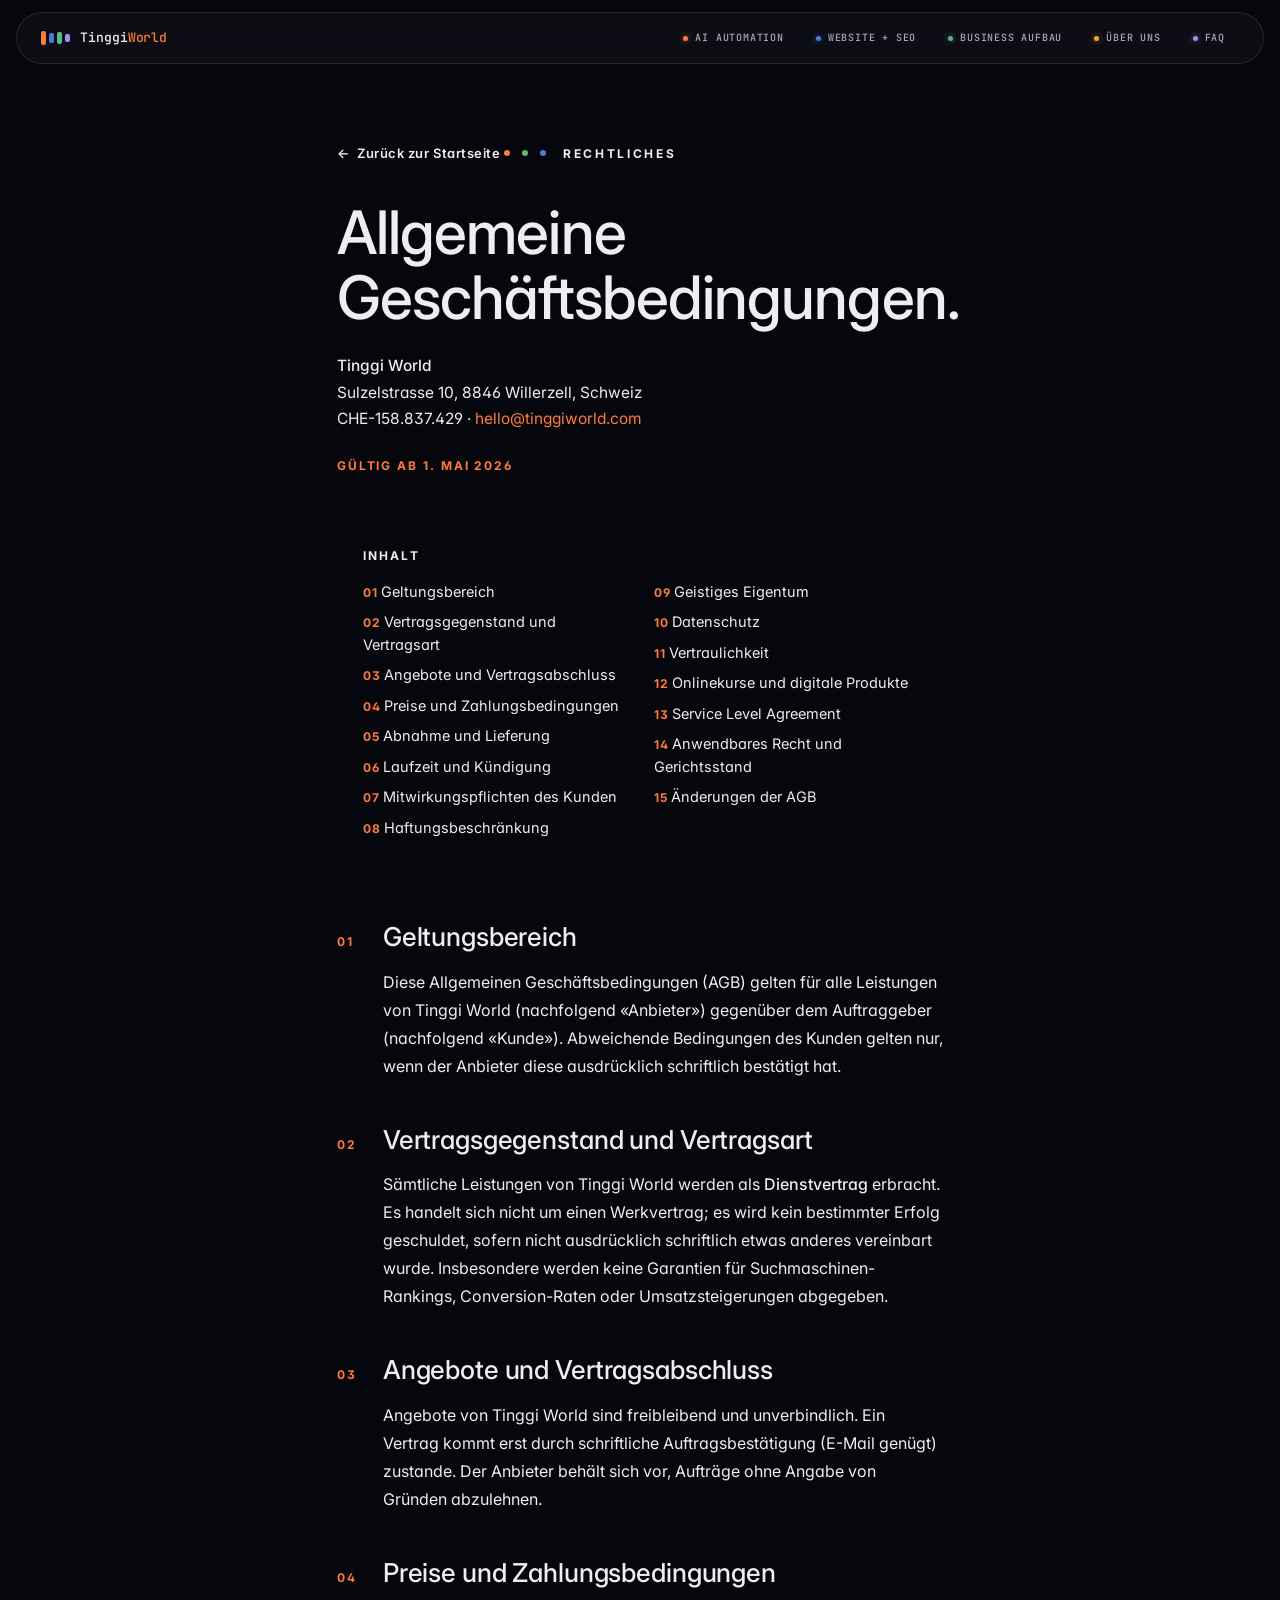
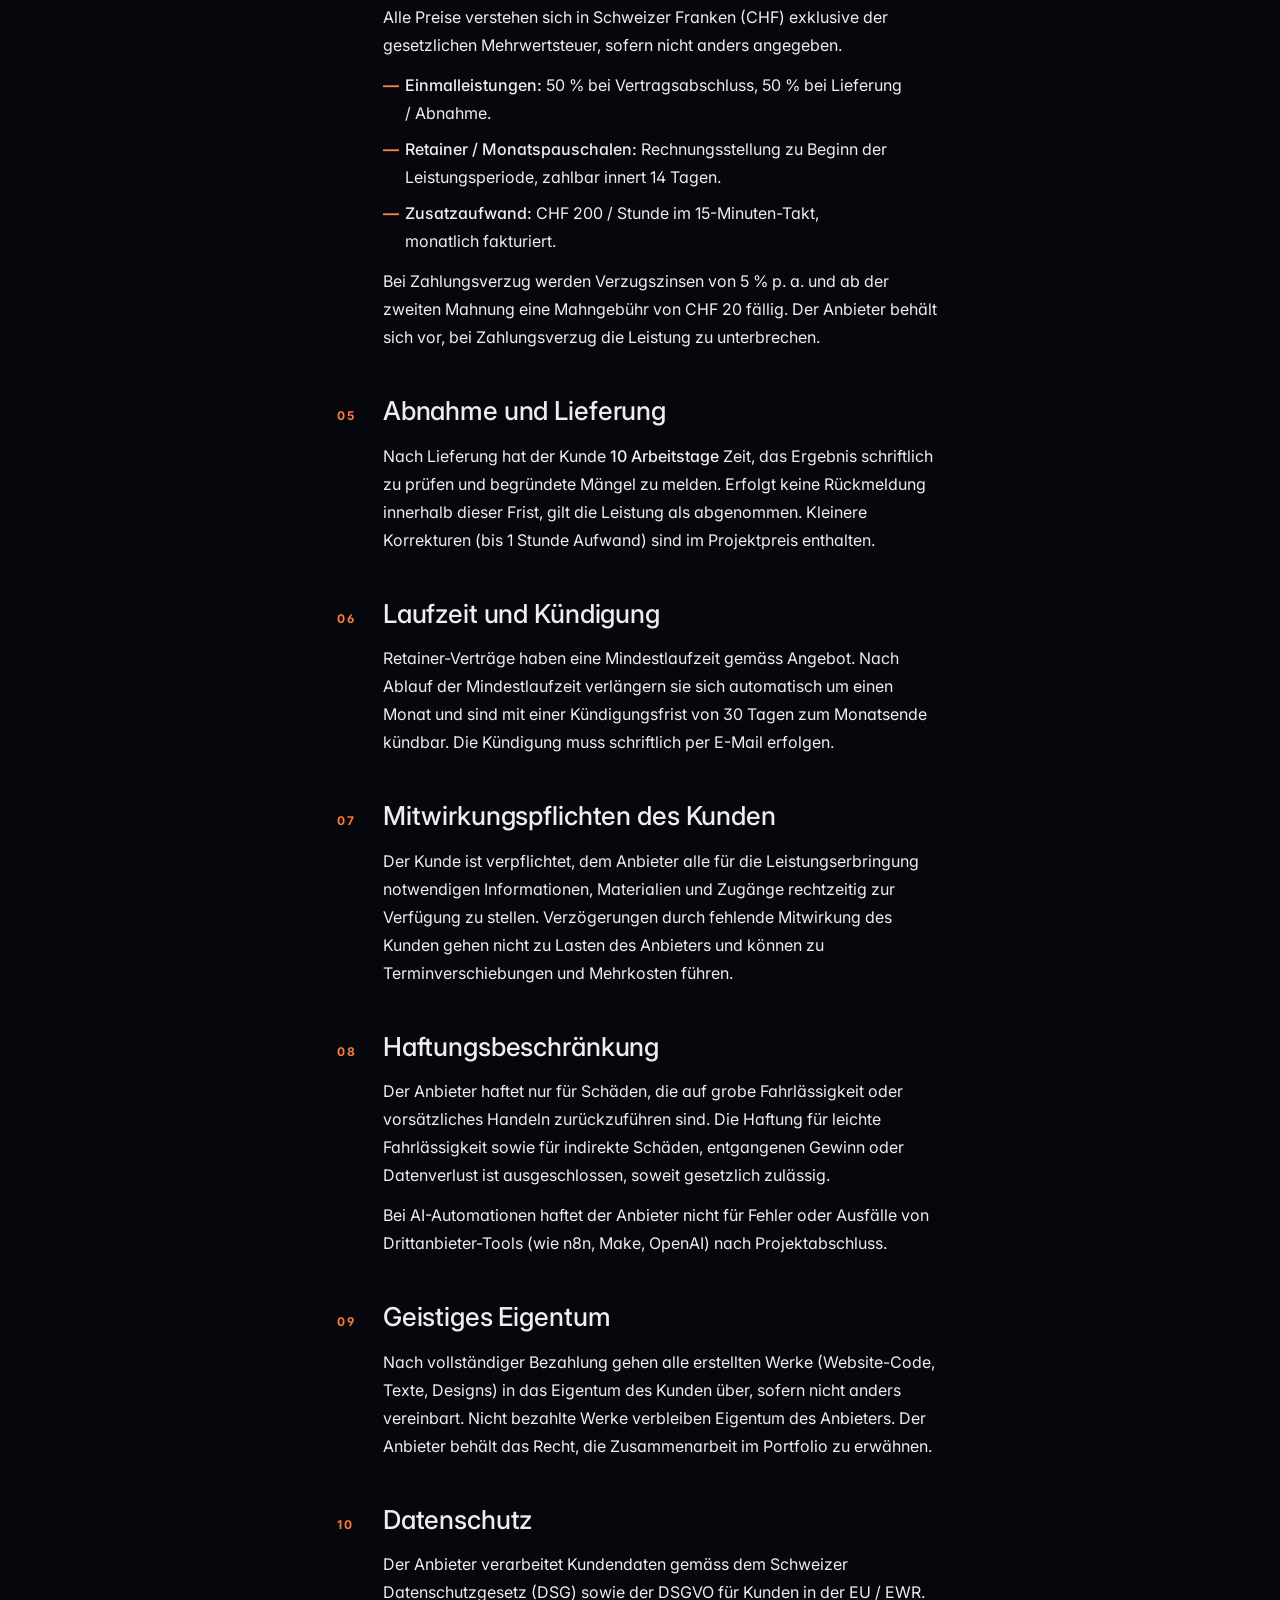
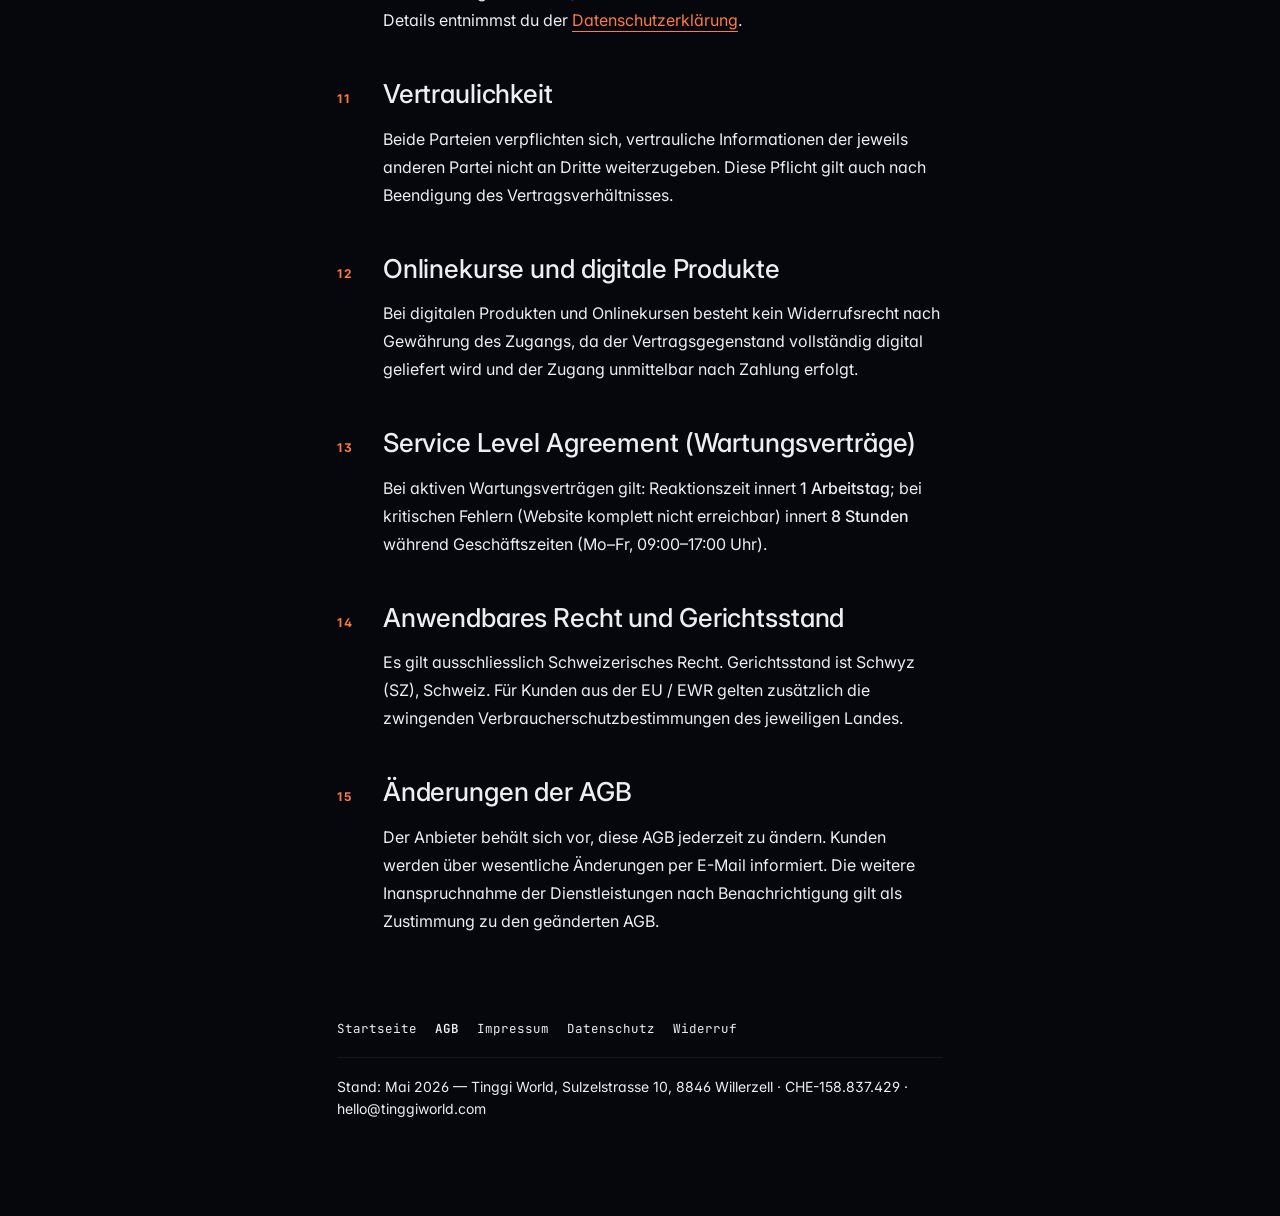
==== agb.html @ 94c6c68c "Initial commit: Tinggi World Website - Landingpage (index.html) + Rechtsseiten (Impressum, AGB, Date" ====
<!DOCTYPE html>
<html lang="de-CH">
<head>
<meta charset="UTF-8">
<meta name="viewport" content="width=device-width, initial-scale=1.0">
<title>AGB — Tinggi World, Schweizer Agentur für AI &amp; Web</title>
<meta name="description" content="Allgemeine Geschäftsbedingungen von Tinggi World — Schweizer Recht, Gerichtsstand Schwyz, transparente Konditionen für AI Automation, Website + SEO und Gründung.">
<link rel="canonical" href="https://www.tinggiworld.com/agb.html">
<meta name="theme-color" content="#06070C">
<link rel="icon" type="image/svg+xml" href="favicon.svg">
<link rel="icon" type="image/png" sizes="32x32" href="favicon-32.png">
<link rel="icon" type="image/png" sizes="16x16" href="favicon-16.png">
<link rel="apple-touch-icon" sizes="180x180" href="apple-touch-icon.png">

<meta property="og:type" content="article">
<meta property="og:url" content="https://www.tinggiworld.com/agb.html">
<meta property="og:title" content="AGB — Tinggi World">
<meta property="og:description" content="Allgemeine Geschäftsbedingungen von Tinggi World — Schweizer Recht, transparente Konditionen.">
<meta property="og:image" content="https://www.tinggiworld.com/assets/img/og-image.png">
<meta property="og:image:width" content="1200">
<meta property="og:image:height" content="630">
<meta property="og:locale" content="de_CH">
<meta property="og:site_name" content="Tinggi World">

<meta name="twitter:card" content="summary_large_image">
<meta name="twitter:title" content="AGB — Tinggi World">
<meta name="twitter:description" content="Allgemeine Geschäftsbedingungen von Tinggi World — Schweizer Recht.">
<meta name="twitter:image" content="https://www.tinggiworld.com/assets/img/og-image.png">

<link rel="preconnect" href="https://fonts.googleapis.com">
<link rel="preconnect" href="https://fonts.gstatic.com" crossorigin>
<link href="https://fonts.googleapis.com/css2?family=Playfair+Display:ital,wght@0,400;0,500;0,600;1,400;1,500&family=Lora:ital,wght@0,400;0,500;1,400&family=Lato:wght@400;500;700&display=swap" rel="stylesheet">

<link rel="stylesheet" href="styles.css">
<style>
  /* Legal page chrome — clean reading layout on top of base tokens */
  body { background: var(--bg); color: var(--text); }
  .legal-page {
    max-width: 760px;
    margin: 0 auto;
    padding: 140px 6vw 96px;
  }
  .legal-back {
    display: inline-flex;
    align-items: center;
    gap: 8px;
    font-family: var(--font-ui);
    font-size: 13px;
    font-weight: 600;
    letter-spacing: 0.04em;
    color: var(--muted);
    text-decoration: none;
    margin-bottom: 36px;
    transition: color 200ms var(--ease);
  }
  .legal-back:hover { color: var(--text); }
  .legal-eyebrow {
    font-family: var(--font-ui);
    font-size: 12px;
    font-weight: 700;
    letter-spacing: 0.22em;
    text-transform: uppercase;
    color: var(--muted);
    margin-bottom: 18px;
    display: inline-block;
  }
  .legal-eyebrow .dot {
    display: inline-block;
    width: 6px; height: 6px;
    border-radius: 50%;
    vertical-align: middle;
    margin-right: 12px;
    transform: translateY(-2px);
  }
  .legal-title {
    font-family: var(--font-display);
    font-size: clamp(38px, 5vw, 60px);
    font-weight: 500;
    line-height: 1.08;
    letter-spacing: -0.015em;
    margin-bottom: 24px;
    text-wrap: balance;
  }
  .legal-meta {
    font-family: var(--font-body);
    font-size: 15.5px;
    line-height: 1.7;
    color: var(--muted);
    margin-bottom: 12px;
  }
  .legal-meta strong { color: var(--text); font-weight: 500; }
  .legal-meta a { color: var(--terracotta); text-decoration: none; border-bottom: 1px solid transparent; transition: border-color 200ms var(--ease); }
  .legal-meta a:hover { border-bottom-color: var(--terracotta); }
  .legal-validity {
    font-family: var(--font-ui);
    font-size: 12px;
    font-weight: 700;
    letter-spacing: 0.16em;
    text-transform: uppercase;
    color: var(--terracotta);
    margin-bottom: 48px;
    padding-top: 12px;
    border-top: 1px solid var(--border);
    display: inline-block;
    padding-right: 24px;
  }

  .legal-toc {
    background: var(--card);
    border: 1px solid var(--border);
    border-radius: 12px;
    padding: 22px 26px;
    margin-bottom: 56px;
  }
  .legal-toc-title {
    font-family: var(--font-ui);
    font-size: 12px;
    font-weight: 700;
    letter-spacing: 0.18em;
    text-transform: uppercase;
    color: var(--muted);
    margin-bottom: 12px;
  }
  .legal-toc ol {
    list-style: none;
    padding: 0;
    margin: 0;
    columns: 2;
    column-gap: 28px;
    counter-reset: agb;
  }
  @media (max-width: 600px) {
    .legal-toc ol { columns: 1; }
  }
  .legal-toc li {
    counter-increment: agb;
    font-family: var(--font-body);
    font-size: 14.5px;
    line-height: 1.55;
    padding: 4px 0;
    break-inside: avoid;
  }
  .legal-toc li::before {
    content: counter(agb, decimal-leading-zero) "  ";
    color: var(--terracotta);
    font-family: var(--font-ui);
    font-weight: 700;
    font-size: 12px;
    letter-spacing: 0.06em;
  }
  .legal-toc a {
    color: var(--text);
    text-decoration: none;
    border-bottom: 1px solid transparent;
    transition: border-color 200ms var(--ease);
  }
  .legal-toc a:hover { border-bottom-color: var(--text); }

  .legal-section {
    margin-bottom: 44px;
    scroll-margin-top: calc(64px + 24px);
  }
  .legal-section h2 {
    font-family: var(--font-display);
    font-size: clamp(22px, 2.2vw, 26px);
    font-weight: 500;
    line-height: 1.25;
    margin-bottom: 14px;
    color: var(--text);
    letter-spacing: -0.005em;
    display: flex;
    align-items: baseline;
    gap: 14px;
  }
  .legal-section h2 .legal-num {
    font-family: var(--font-ui);
    font-size: 12px;
    font-weight: 700;
    letter-spacing: 0.18em;
    color: var(--terracotta);
    flex-shrink: 0;
    width: 32px;
  }
  .legal-section p,
  .legal-section ul {
    font-family: var(--font-body);
    font-size: 16px;
    line-height: 1.75;
    color: var(--text);
    margin-bottom: 12px;
    text-wrap: pretty;
    padding-left: 46px;
  }
  .legal-section ul {
    list-style: none;
    padding-left: 46px;
  }
  .legal-section ul li {
    position: relative;
    padding-left: 22px;
    margin-bottom: 8px;
  }
  .legal-section ul li::before {
    content: "—";
    position: absolute;
    left: 0;
    color: var(--terracotta);
    font-weight: 700;
  }
  .legal-section strong { font-weight: 500; color: var(--text); }
  .legal-section a {
    color: var(--terracotta);
    text-decoration: none;
    border-bottom: 1px solid var(--terracotta);
    padding-bottom: 1px;
  }
  .legal-section a:hover { opacity: 0.75; }

  @media (max-width: 600px) {
    .legal-section h2 { flex-direction: column; gap: 4px; }
    .legal-section p,
    .legal-section ul { padding-left: 0; }
  }

  .legal-footer {
    margin-top: 56px;
    padding-top: 28px;
    border-top: 1px solid var(--border);
    font-family: var(--font-body);
    font-size: 14px;
    color: var(--muted);
    line-height: 1.6;
  }
  .legal-footer a { color: var(--text); text-decoration: none; border-bottom: 1px solid var(--border); transition: border-color 200ms var(--ease); }
  .legal-footer a:hover { border-bottom-color: var(--text); }
</style>

<!-- Privacy-friendly analytics by Plausible — wird nach Consent (Analyse) geladen -->
<script type="text/plain" data-cookie-consent="analytics" async src="https://plausible.io/js/pa-MJmjMK8x1ovVNPynp-o6t.js"></script>
<script type="text/plain" data-cookie-consent="analytics">
  window.plausible=window.plausible||function(){(plausible.q=plausible.q||[]).push(arguments)},plausible.init=plausible.init||function(i){plausible.o=i||{}};
  plausible.init()
</script>

<!-- LinkedIn Insight Tag: ID hier eintragen (ersetze PARTNER_ID_HIER_EINTRAGEN) — wird nach Consent (Marketing) geladen -->
<script type="text/plain" data-cookie-consent="marketing">
  _linkedin_partner_id = "PARTNER_ID_HIER_EINTRAGEN";
  window._linkedin_data_partner_ids = (window._linkedin_data_partner_ids || []);
  window._linkedin_data_partner_ids.push(_linkedin_partner_id);
  (function(l){if(!l){window.lintrk=function(a,b){window.lintrk.q.push([a,b])};window.lintrk.q=[]}
    var s=document.getElementsByTagName("script")[0];var b=document.createElement("script");
    b.type="text/javascript";b.async=true;b.src="https://snap.licdn.com/li.lms-analytics/insight.min.js";
    s.parentNode.insertBefore(b,s)})(window.lintrk);
</script>

<!-- Meta Pixel: ID hier eintragen (ersetze PIXEL_ID_HIER_EINTRAGEN) — wird nach Consent (Marketing) geladen -->
<script type="text/plain" data-cookie-consent="marketing">
  !function(f,b,e,v,n,t,s)
  {if(f.fbq)return;n=f.fbq=function(){n.callMethod?n.callMethod.apply(n,arguments):n.queue.push(arguments)};
  if(!f._fbq)f._fbq=n;n.push=n;n.loaded=!0;n.version='2.0';n.queue=[];t=b.createElement(e);t.async=!0;
  t.src=v;s=b.getElementsByTagName(e)[0];s.parentNode.insertBefore(t,s)}(window,document,'script','https://connect.facebook.net/en_US/fbevents.js');
  fbq('init','PIXEL_ID_HIER_EINTRAGEN');
  fbq('track','PageView');
</script>
</head>
<body>

<nav class="nav" id="nav">
  <a href="index.html" class="nav-brand" aria-label="Tinggi World">
    <span class="token-stream" aria-hidden="true">
      <span class="ts-bar ts-1"></span>
      <span class="ts-bar ts-2"></span>
      <span class="ts-bar ts-3"></span>
      <span class="ts-bar ts-4"></span>
    </span>
    <span class="nav-brand-text">Tinggi<span class="nav-brand-accent"> World</span></span>
  </a>
  <div class="nav-links" id="navLinks">
    <a href="index.html#ai"       class="nav-link" data-pill="ai"><span class="nav-dot"></span>AI Automation</a>
    <a href="index.html#web-seo"  class="nav-link" data-pill="web"><span class="nav-dot"></span>Website + SEO</a>
    <a href="index.html#coaching" class="nav-link" data-pill="coach"><span class="nav-dot"></span>Business Aufbau</a>
    <a href="index.html#tinggi"   class="nav-link" data-pill="about"><span class="nav-dot"></span>Über uns</a>
    <a href="index.html#faq"      class="nav-link" data-pill="faq"><span class="nav-dot"></span>FAQ</a>
  </div>
  <button class="nav-burger" id="navBurger" aria-label="Menü">
    <span></span><span></span><span></span>
  </button>
</nav>

<main class="legal-page">

  <a href="index.html" class="legal-back">
    <span aria-hidden="true">←</span> Zurück zur Startseite
  </a>

  <span class="legal-eyebrow">
    <span class="dot" style="background: var(--terracotta);"></span>
    <span class="dot" style="background: var(--forest); margin-left: -6px;"></span>
    <span class="dot" style="background: var(--ink); margin-left: -6px;"></span>
    Rechtliches
  </span>

  <h1 class="legal-title">Allgemeine Geschäftsbedingungen.</h1>

  <p class="legal-meta">
    <strong>Tinggi World</strong><br>
    Sulzelstrasse 10, 8846 Willerzell, Schweiz<br>
    CHE-158.837.429 · <a href="mailto:hello@tinggiworld.com">hello@tinggiworld.com</a>
  </p>
  <div class="legal-validity">Gültig ab 1. Mai 2026</div>

  <nav class="legal-toc" aria-label="Inhaltsverzeichnis">
    <div class="legal-toc-title">Inhalt</div>
    <ol>
      <li><a href="#agb-1">Geltungsbereich</a></li>
      <li><a href="#agb-2">Vertragsgegenstand und Vertragsart</a></li>
      <li><a href="#agb-3">Angebote und Vertragsabschluss</a></li>
      <li><a href="#agb-4">Preise und Zahlungsbedingungen</a></li>
      <li><a href="#agb-5">Abnahme und Lieferung</a></li>
      <li><a href="#agb-6">Laufzeit und Kündigung</a></li>
      <li><a href="#agb-7">Mitwirkungspflichten des Kunden</a></li>
      <li><a href="#agb-8">Haftungsbeschränkung</a></li>
      <li><a href="#agb-9">Geistiges Eigentum</a></li>
      <li><a href="#agb-10">Datenschutz</a></li>
      <li><a href="#agb-11">Vertraulichkeit</a></li>
      <li><a href="#agb-12">Onlinekurse und digitale Produkte</a></li>
      <li><a href="#agb-13">Service Level Agreement</a></li>
      <li><a href="#agb-14">Anwendbares Recht und Gerichtsstand</a></li>
      <li><a href="#agb-15">Änderungen der AGB</a></li>
    </ol>
  </nav>

  <section class="legal-section" id="agb-1">
    <h2><span class="legal-num">01</span>Geltungsbereich</h2>
    <p>
      Diese Allgemeinen Geschäftsbedingungen (AGB) gelten für alle Leistungen von
      Tinggi World (nachfolgend «Anbieter») gegenüber dem Auftraggeber (nachfolgend
      «Kunde»). Abweichende Bedingungen des Kunden gelten nur, wenn der Anbieter
      diese ausdrücklich schriftlich bestätigt hat.
    </p>
  </section>

  <section class="legal-section" id="agb-2">
    <h2><span class="legal-num">02</span>Vertragsgegenstand und Vertragsart</h2>
    <p>
      Sämtliche Leistungen von Tinggi World werden als <strong>Dienstvertrag</strong>
      erbracht. Es handelt sich nicht um einen Werkvertrag; es wird kein bestimmter
      Erfolg geschuldet, sofern nicht ausdrücklich schriftlich etwas anderes
      vereinbart wurde. Insbesondere werden keine Garantien für Suchmaschinen-Rankings,
      Conversion-Raten oder Umsatzsteigerungen abgegeben.
    </p>
  </section>

  <section class="legal-section" id="agb-3">
    <h2><span class="legal-num">03</span>Angebote und Vertragsabschluss</h2>
    <p>
      Angebote von Tinggi World sind freibleibend und unverbindlich. Ein Vertrag
      kommt erst durch schriftliche Auftragsbestätigung (E-Mail genügt) zustande.
      Der Anbieter behält sich vor, Aufträge ohne Angabe von Gründen abzulehnen.
    </p>
  </section>

  <section class="legal-section" id="agb-4">
    <h2><span class="legal-num">04</span>Preise und Zahlungsbedingungen</h2>
    <p>
      Alle Preise verstehen sich in Schweizer Franken (CHF) exklusive der
      gesetzlichen Mehrwertsteuer, sofern nicht anders angegeben.
    </p>
    <ul>
      <li><strong>Einmalleistungen:</strong> 50 % bei Vertragsabschluss, 50 % bei Lieferung / Abnahme.</li>
      <li><strong>Retainer / Monatspauschalen:</strong> Rechnungsstellung zu Beginn der Leistungsperiode, zahlbar innert 14 Tagen.</li>
      <li><strong>Zusatzaufwand:</strong> CHF 200 / Stunde im 15-Minuten-Takt, monatlich fakturiert.</li>
    </ul>
    <p>
      Bei Zahlungsverzug werden Verzugszinsen von 5 % p. a. und ab der zweiten
      Mahnung eine Mahngebühr von CHF 20 fällig. Der Anbieter behält sich vor,
      bei Zahlungsverzug die Leistung zu unterbrechen.
    </p>
  </section>

  <section class="legal-section" id="agb-5">
    <h2><span class="legal-num">05</span>Abnahme und Lieferung</h2>
    <p>
      Nach Lieferung hat der Kunde <strong>10 Arbeitstage</strong> Zeit, das Ergebnis
      schriftlich zu prüfen und begründete Mängel zu melden. Erfolgt keine
      Rückmeldung innerhalb dieser Frist, gilt die Leistung als abgenommen.
      Kleinere Korrekturen (bis 1 Stunde Aufwand) sind im Projektpreis enthalten.
    </p>
  </section>

  <section class="legal-section" id="agb-6">
    <h2><span class="legal-num">06</span>Laufzeit und Kündigung</h2>
    <p>
      Retainer-Verträge haben eine Mindestlaufzeit gemäss Angebot. Nach Ablauf
      der Mindestlaufzeit verlängern sie sich automatisch um einen Monat und sind
      mit einer Kündigungsfrist von 30 Tagen zum Monatsende kündbar. Die
      Kündigung muss schriftlich per E-Mail erfolgen.
    </p>
  </section>

  <section class="legal-section" id="agb-7">
    <h2><span class="legal-num">07</span>Mitwirkungspflichten des Kunden</h2>
    <p>
      Der Kunde ist verpflichtet, dem Anbieter alle für die Leistungserbringung
      notwendigen Informationen, Materialien und Zugänge rechtzeitig zur
      Verfügung zu stellen. Verzögerungen durch fehlende Mitwirkung des Kunden
      gehen nicht zu Lasten des Anbieters und können zu Terminverschiebungen
      und Mehrkosten führen.
    </p>
  </section>

  <section class="legal-section" id="agb-8">
    <h2><span class="legal-num">08</span>Haftungsbeschränkung</h2>
    <p>
      Der Anbieter haftet nur für Schäden, die auf grobe Fahrlässigkeit oder
      vorsätzliches Handeln zurückzuführen sind. Die Haftung für leichte
      Fahrlässigkeit sowie für indirekte Schäden, entgangenen Gewinn oder
      Datenverlust ist ausgeschlossen, soweit gesetzlich zulässig.
    </p>
    <p>
      Bei AI-Automationen haftet der Anbieter nicht für Fehler oder Ausfälle von
      Drittanbieter-Tools (wie n8n, Make, OpenAI) nach Projektabschluss.
    </p>
  </section>

  <section class="legal-section" id="agb-9">
    <h2><span class="legal-num">09</span>Geistiges Eigentum</h2>
    <p>
      Nach vollständiger Bezahlung gehen alle erstellten Werke (Website-Code,
      Texte, Designs) in das Eigentum des Kunden über, sofern nicht anders
      vereinbart. Nicht bezahlte Werke verbleiben Eigentum des Anbieters. Der
      Anbieter behält das Recht, die Zusammenarbeit im Portfolio zu erwähnen.
    </p>
  </section>

  <section class="legal-section" id="agb-10">
    <h2><span class="legal-num">10</span>Datenschutz</h2>
    <p>
      Der Anbieter verarbeitet Kundendaten gemäss dem Schweizer Datenschutzgesetz
      (DSG) sowie der DSGVO für Kunden in der EU / EWR. Details entnimmst du der
      <a href="datenschutz.html">Datenschutzerklärung</a>.
    </p>
  </section>

  <section class="legal-section" id="agb-11">
    <h2><span class="legal-num">11</span>Vertraulichkeit</h2>
    <p>
      Beide Parteien verpflichten sich, vertrauliche Informationen der jeweils
      anderen Partei nicht an Dritte weiterzugeben. Diese Pflicht gilt auch nach
      Beendigung des Vertragsverhältnisses.
    </p>
  </section>

  <section class="legal-section" id="agb-12">
    <h2><span class="legal-num">12</span>Onlinekurse und digitale Produkte</h2>
    <p>
      Bei digitalen Produkten und Onlinekursen besteht kein Widerrufsrecht nach
      Gewährung des Zugangs, da der Vertragsgegenstand vollständig digital
      geliefert wird und der Zugang unmittelbar nach Zahlung erfolgt.
    </p>
  </section>

  <section class="legal-section" id="agb-13">
    <h2><span class="legal-num">13</span>Service Level Agreement (Wartungsverträge)</h2>
    <p>
      Bei aktiven Wartungsverträgen gilt: Reaktionszeit innert <strong>1 Arbeitstag</strong>;
      bei kritischen Fehlern (Website komplett nicht erreichbar) innert
      <strong>8 Stunden</strong> während Geschäftszeiten (Mo–Fr, 09:00–17:00 Uhr).
    </p>
  </section>

  <section class="legal-section" id="agb-14">
    <h2><span class="legal-num">14</span>Anwendbares Recht und Gerichtsstand</h2>
    <p>
      Es gilt ausschliesslich Schweizerisches Recht. Gerichtsstand ist Schwyz
      (SZ), Schweiz. Für Kunden aus der EU / EWR gelten zusätzlich die
      zwingenden Verbraucherschutzbestimmungen des jeweiligen Landes.
    </p>
  </section>

  <section class="legal-section" id="agb-15">
    <h2><span class="legal-num">15</span>Änderungen der AGB</h2>
    <p>
      Der Anbieter behält sich vor, diese AGB jederzeit zu ändern. Kunden werden
      über wesentliche Änderungen per E-Mail informiert. Die weitere
      Inanspruchnahme der Dienstleistungen nach Benachrichtigung gilt als
      Zustimmung zu den geänderten AGB.
    </p>
  </section>

  <footer class="legal-footer">
    <nav class="legal-footer-nav" aria-label="Rechtliches">
      <a href="index.html">Startseite</a>
      <a href="agb.html" aria-current="page">AGB</a>
      <a href="impressum.html">Impressum</a>
      <a href="datenschutz.html">Datenschutz</a>
      <a href="widerrufsbelehrung.html">Widerruf</a>
    </nav>
    Stand: Mai 2026 — Tinggi World, Sulzelstrasse 10, 8846 Willerzell · CHE-158.837.429 ·
    <a href="mailto:hello@tinggiworld.com">hello@tinggiworld.com</a>
  </footer>

</main>

<script src="script.js"></script>
</body>
</html>
---- styles.css ----
/* =================================================================
   TINGGI WORLD — DARK FUTURE
   Single-page · 3-Säulen-Akzent-System · Modern Scroll
   Reference: linear.app · n8n.io · anthropic.com
   ================================================================= */

/* ---------- RESET ---------- */
*,*::before,*::after{box-sizing:border-box;margin:0;padding:0}
html{scroll-behavior:smooth;-webkit-text-size-adjust:100%;background:#06070C}
body{
  font-family:'Inter',system-ui,-apple-system,sans-serif;
  font-size:16px;line-height:1.6;
  background:var(--bg);color:var(--text);
  -webkit-font-smoothing:antialiased;-moz-osx-font-smoothing:grayscale;
  overflow-x:hidden;font-feature-settings:'ss01','cv11';
}
img,svg{display:block;max-width:100%;height:auto}
button{font-family:inherit;background:none;border:0;cursor:pointer;color:inherit}
a{color:inherit;text-decoration:none}
ul{list-style:none}
input,textarea{font-family:inherit}
::selection{background:var(--accent);color:#fff}

/* ---------- TOKENS ---------- */
:root{
  /* DARK FUTURE PALETTE */
  --bg:#06070C;            /* base background */
  --bg-soft:#0B0D15;       /* section alt */
  --bg-card:#0F121C;       /* card background */
  --bg-elev:#161A26;       /* elevated card */
  --bg-glass:rgba(255,255,255,0.03);

  /* Borders */
  --line:rgba(255,255,255,0.06);
  --line-strong:rgba(255,255,255,0.12);
  --line-bright:rgba(255,255,255,0.20);

  /* Text */
  --text:#EDEEF1;
  --text-soft:#A8AAB8;
  --text-mute:#6E7188;
  --text-dim:#494C5E;

  /* Brand accents (per Säule) */
  --terracotta:#FF7A3D;       /* AI — Brighter for dark bg */
  --terracotta-deep:#C4622D;
  --terracotta-glow:rgba(255,122,61,0.35);
  --ink:#4E7BD6;              /* Web+SEO — Brighter blue */
  --ink-deep:#2E4A7A;
  --ink-glow:rgba(78,123,214,0.35);
  --forest:#5FB680;           /* Coaching — Brighter green */
  --forest-deep:#4A7C59;
  --forest-glow:rgba(95,182,128,0.30);
  --amber:#F2C56A;            /* warmth accent */

  /* Section-scoped accent (defaults to terracotta) */
  --accent:var(--terracotta);
  --accent-deep:var(--terracotta-deep);
  --accent-glow:var(--terracotta-glow);

  /* Fonts */
  --f-sans:'Inter','InterVariable',system-ui,sans-serif;
  --f-display:'Instrument Serif','Inter',Georgia,serif;
  --f-mono:'JetBrains Mono','SF Mono',Consolas,monospace;

  /* Type scale */
  --t-xs:12px; --t-sm:13.5px; --t-md:15px; --t-lg:17px;
  --t-xl:20px; --t-2xl:28px;

  /* Spacing */
  --s-1:4px; --s-2:8px; --s-3:12px; --s-4:16px; --s-5:24px;
  --s-6:32px; --s-7:48px; --s-8:64px; --s-9:96px; --s-10:128px; --s-11:160px;

  /* Radius */
  --r-sm:6px; --r-md:10px; --r-lg:16px; --r-xl:24px; --r-2xl:32px; --r-pill:999px;

  /* Shadows */
  --sh-sm:0 1px 2px rgba(0,0,0,0.4);
  --sh-md:0 8px 24px rgba(0,0,0,0.5),0 2px 8px rgba(0,0,0,0.3);
  --sh-lg:0 24px 60px rgba(0,0,0,0.55),0 8px 16px rgba(0,0,0,0.35);
  --sh-glow:0 0 0 1px var(--accent-glow),0 0 32px var(--accent-glow);

  /* Motion */
  --m-fast:160ms;
  --m-base:280ms;
  --m-slow:520ms;
  --m-slower:900ms;
  --ease:cubic-bezier(0.22,1,0.36,1);
  --ease-out:cubic-bezier(0.16,1,0.3,1);
  --ease-back:cubic-bezier(0.34,1.56,0.64,1);

  /* Scroll-driven */
  --pulse-dur:3.2s;
  --aurora-dur:24s;
}

body[data-motion="cinematic"]{
  --pulse-dur:1.8s;
  --aurora-dur:14s;
  --sh-glow:0 0 0 1px var(--accent),0 0 48px var(--accent-glow),0 0 96px var(--accent-glow);
}

@media (prefers-reduced-motion: reduce){
  *,*::before,*::after{animation-duration:0.01ms!important;animation-iteration-count:1!important;transition-duration:0.01ms!important}
  html{scroll-behavior:auto}
  .reveal{opacity:1!important;transform:none!important}
  .marquee-track{animation:none!important}
}

/* Section-scoped pillar accents */
.sec--ai{--accent:var(--terracotta);--accent-deep:var(--terracotta-deep);--accent-glow:var(--terracotta-glow)}
.sec--web{--accent:var(--ink);--accent-deep:var(--ink-deep);--accent-glow:var(--ink-glow)}
.sec--coach{--accent:var(--forest);--accent-deep:var(--forest-deep);--accent-glow:var(--forest-glow)}
.sec--amber{--accent:var(--amber);--accent-deep:#D4A04C;--accent-glow:rgba(242,197,106,0.30)}

/* ---------- BACKGROUND LAYERS ---------- */
.bg-grid{
  position:fixed;inset:0;z-index:0;pointer-events:none;
  background-image:
    linear-gradient(rgba(255,255,255,0.025) 1px,transparent 1px),
    linear-gradient(90deg,rgba(255,255,255,0.025) 1px,transparent 1px);
  background-size:64px 64px;
  mask-image:radial-gradient(ellipse 80% 60% at 50% 30%,#000 30%,transparent 75%);
  -webkit-mask-image:radial-gradient(ellipse 80% 60% at 50% 30%,#000 30%,transparent 75%);
}

/* 4 corner glows */
.bg-corner{
  position:fixed;z-index:1;pointer-events:none;
  border-radius:50%;
  filter:blur(30px);
  will-change:transform;
}
.bg-corner--tl{
  top:-90px;left:-90px;
  width:180px;height:180px;
  background:radial-gradient(circle,rgba(255,122,61,0.45) 0%,rgba(255,122,61,0.18) 35%,transparent 70%);
  animation:cornerDriftTL 8s ease-in-out infinite alternate;
}
.bg-corner--tr{
  top:-75px;right:-75px;
  width:150px;height:150px;
  background:radial-gradient(circle,rgba(78,123,214,0.40) 0%,rgba(78,123,214,0.16) 35%,transparent 70%);
  animation:cornerDriftTR 10s ease-in-out infinite alternate;
}
.bg-corner--bl{
  bottom:-80px;left:-80px;
  width:160px;height:160px;
  background:radial-gradient(circle,rgba(95,182,128,0.35) 0%,rgba(95,182,128,0.13) 35%,transparent 70%);
  animation:cornerDriftBL 12s ease-in-out infinite alternate;
}
.bg-corner--br{
  bottom:-70px;right:-70px;
  width:140px;height:140px;
  background:radial-gradient(circle,rgba(167,139,250,0.30) 0%,rgba(167,139,250,0.12) 35%,transparent 70%);
  animation:cornerDriftBR 9s ease-in-out infinite alternate;
}
@keyframes cornerDriftTL{
  from{transform:translate(0,0) scale(1)}
  to{transform:translate(8px,8px) scale(1.15)}
}
@keyframes cornerDriftTR{
  from{transform:translate(0,0) scale(1)}
  to{transform:translate(-8px,8px) scale(1.15)}
}
@keyframes cornerDriftBL{
  from{transform:translate(0,0) scale(1)}
  to{transform:translate(8px,-8px) scale(1.15)}
}
@keyframes cornerDriftBR{
  from{transform:translate(0,0) scale(1)}
  to{transform:translate(-8px,-8px) scale(1.15)}
}

.bg-noise{
  position:fixed;inset:0;z-index:2;pointer-events:none;opacity:0.05;mix-blend-mode:overlay;
  background-image:url("data:image/svg+xml;utf8,<svg xmlns='http://www.w3.org/2000/svg' width='240' height='240'><filter id='n'><feTurbulence type='fractalNoise' baseFrequency='0.85' numOctaves='2'/></filter><rect width='100%25' height='100%25' filter='url(%23n)' opacity='0.7'/></svg>");
}

/* ---------- TYPOGRAPHY ---------- */
h1,h2,h3,h4{font-family:var(--f-sans);font-weight:600;letter-spacing:-0.022em;line-height:1.05;color:var(--text)}
h1{font-size:clamp(44px,8vw,108px);font-weight:500;letter-spacing:-0.035em}
h2{font-size:clamp(36px,5.5vw,68px);font-weight:500;letter-spacing:-0.028em;line-height:1.0}
h3{font-size:clamp(20px,2.4vw,28px);font-weight:600;letter-spacing:-0.015em;line-height:1.15}
h4{font-size:clamp(16px,1.6vw,19px);font-weight:600}

.h-display{
  font-family:var(--f-display);font-weight:400;font-style:italic;
  letter-spacing:-0.02em;
}

p{color:var(--text-soft)}

/* Eyebrow / mini-tag */
.eyebrow{
  display:inline-flex;align-items:center;gap:8px;
  padding:6px 12px;border-radius:var(--r-pill);
  background:rgba(255,255,255,0.04);border:1px solid var(--line);
  font-family:var(--f-mono);font-weight:500;
  font-size:11.5px;letter-spacing:0.04em;
  color:var(--text-soft);
  backdrop-filter:blur(8px);
}
.eyebrow .dot{
  width:6px;height:6px;border-radius:50%;background:var(--accent);
  box-shadow:0 0 8px var(--accent),0 0 2px var(--accent);
  animation:dotpulse 2s ease-in-out infinite;
}
@keyframes dotpulse{
  0%,100%{opacity:1;transform:scale(1)}
  50%{opacity:0.6;transform:scale(0.85)}
}

/* ---------- LAYOUT ---------- */
.container{max-width:1280px;margin:0 auto;padding:0 max(20px,4vw);position:relative;z-index:1}
.container-narrow{max-width:920px;margin:0 auto;padding:0 max(20px,4vw)}
.section{padding:clamp(96px,14vh,180px) 0;position:relative}
.section-lead{max-width:760px;margin-bottom:var(--s-7)}
.section-lead h2{margin-top:18px}
.section-lead p{margin-top:18px;font-size:var(--t-lg);color:var(--text-soft);max-width:620px;line-height:1.55}

/* ---------- NAV (Floating Pill) ---------- */
/* Defensive: reset any element-level nav styling */
nav{background:transparent;border:0;box-shadow:none}

.nav{
  position:fixed;top:12px;left:16px;right:16px;z-index:100;
  display:flex;align-items:center;justify-content:space-between;
  height:52px;padding:0 1.5rem;
  border-radius:99px;
  background:rgba(255,255,255,0.03);
  border:0.5px solid rgba(255,255,255,0.10);
  backdrop-filter:blur(16px) saturate(140%);
  -webkit-backdrop-filter:blur(16px) saturate(140%);
  transition:background var(--m-base) var(--ease);
}
.nav.scrolled{background:rgba(255,255,255,0.045)}

/* Brand: Token-Stream + "Tinggi World" */
.nav-brand{
  display:flex;align-items:center;gap:10px;
  font-family:var(--f-mono);font-weight:500;font-size:13px;
  color:#EDEEF1;letter-spacing:-0.005em;
}
.nav-brand-text{display:inline-flex;align-items:baseline}
.nav-brand-accent{color:#FF7A3D}

.token-stream{
  display:inline-flex;align-items:center;gap:3px;
  height:18px;
}
.ts-bar{
  display:block;width:5px;border-radius:2px;
  transform-origin:center;
  animation:tokenPulse 2s ease-in-out infinite;
}
.ts-1{height:14px;background:#FF7A3D;animation-delay:0s}
.ts-2{height:10px;background:#4E7BD6;animation-delay:0.2s}
.ts-3{height:12px;background:#5FB680;animation-delay:0.4s}
.ts-4{height:8px;background:#A78BFA;animation-delay:0.6s}

@keyframes tokenPulse{
  0%,100%{transform:scaleY(1);opacity:0.5}
  50%{transform:scaleY(1.4);opacity:1}
}

/* Nav links — colored pills with pulsing dots */
.nav-links{display:flex;align-items:center;gap:4px}
.nav-link{
  display:inline-flex;align-items:center;gap:7px;
  padding:7px 14px;border-radius:99px;
  font-family:var(--f-mono);font-size:10px;font-weight:500;
  letter-spacing:0.08em;text-transform:uppercase;
  color:var(--text-soft);
  transition:color var(--m-fast),background var(--m-fast);
}
.nav-link:hover{color:var(--text);background:rgba(255,255,255,0.05)}
.nav-link.active{color:var(--text);background:rgba(255,255,255,0.06)}

.nav-dot{
  display:inline-block;width:5px;height:5px;border-radius:50%;
  background:currentColor;
  animation:navDotPulse 2.4s ease-in-out infinite;
}
.nav-link[data-pill="ai"] .nav-dot{background:#FF7A3D;box-shadow:0 0 6px rgba(255,122,61,0.6);animation-delay:0s}
.nav-link[data-pill="web"] .nav-dot{background:#4E7BD6;box-shadow:0 0 6px rgba(78,123,214,0.6);animation-delay:0.3s}
.nav-link[data-pill="coach"] .nav-dot{background:#5FB680;box-shadow:0 0 6px rgba(95,182,128,0.6);animation-delay:0.6s}
.nav-link[data-pill="about"] .nav-dot{background:#F5A623;box-shadow:0 0 6px rgba(245,166,35,0.6);animation-delay:0.9s}
.nav-link[data-pill="faq"] .nav-dot{background:#A78BFA;box-shadow:0 0 6px rgba(167,139,250,0.6);animation-delay:1.2s}

@keyframes navDotPulse{
  0%,100%{opacity:1}
  50%{opacity:0.15}
}

/* Online-Presence CTA (Hero-Inspiration) */
.presence-avatar{
  width:26px;height:26px;border-radius:50%;
  background:linear-gradient(135deg,var(--terracotta),var(--amber));
  background-size:cover;background-position:center;
  position:relative;flex-shrink:0;
  border:1.5px solid #1A1E2A;
}
.presence-status{
  position:absolute;bottom:-2px;right:-2px;
  width:10px;height:10px;border-radius:50%;
  background:#5FB680;border:2px solid #1A1E2A;
  box-shadow:0 0 0 0 #5FB680;
  animation:onlinePulse 2.4s ease-out infinite;
}
@keyframes onlinePulse{
  0%{box-shadow:0 0 0 0 rgba(95,182,128,0.7)}
  100%{box-shadow:0 0 0 10px rgba(95,182,128,0)}
}
.presence-label{font-size:13px;font-weight:600;color:var(--text);letter-spacing:-0.01em;white-space:nowrap}
.presence-sub{display:block;font-size:10px;color:var(--text-mute);font-weight:500;margin-top:-1px}

/* Mobile burger */
.nav-burger{display:none;width:44px;height:44px;position:relative;background:transparent;border:0;padding:0;cursor:pointer;-webkit-tap-highlight-color:transparent}
.nav-burger span{display:block;position:absolute;left:9px;right:9px;height:2px;background:var(--text);border-radius:2px;transition:transform var(--m-base) var(--ease),opacity var(--m-fast)}
.nav-burger span:nth-child(1){top:13px}.nav-burger span:nth-child(2){top:21px}.nav-burger span:nth-child(3){top:29px}
.nav.open .nav-burger span:nth-child(1){transform:translateY(8px) rotate(45deg)}
.nav.open .nav-burger span:nth-child(2){opacity:0}
.nav.open .nav-burger span:nth-child(3){transform:translateY(-8px) rotate(-45deg)}

@media(max-width:980px){
  .nav{padding:0 1rem}
  .nav-burger{display:block}
  .nav-links{
    position:fixed;top:74px;left:16px;right:16px;
    flex-direction:column;align-items:stretch;gap:6px;
    background:rgba(10,11,18,0.92);
    backdrop-filter:blur(20px);
    -webkit-backdrop-filter:blur(20px);
    padding:18px 18px 22px;
    border-radius:24px;
    border:0.5px solid rgba(255,255,255,0.10);
    transform:translateY(-12px);opacity:0;pointer-events:none;
    transition:transform var(--m-base) var(--ease),opacity var(--m-base) var(--ease);
  }
  .nav.open .nav-links{transform:none;opacity:1;pointer-events:auto}
  .nav-link{padding:12px 14px;font-size:11px;border-radius:99px}
}

/* ---------- SCROLL PROGRESS + SECTION INDICATOR ---------- */
.scroll-progress{
  position:fixed;top:0;left:0;height:2px;
  background:linear-gradient(90deg,var(--terracotta),var(--ink),var(--forest));
  width:0;z-index:101;
  box-shadow:0 0 10px var(--terracotta-glow);
}

.section-indicator{
  position:fixed;right:max(16px,2vw);top:50%;transform:translateY(-50%);
  z-index:90;display:flex;flex-direction:column;gap:14px;
  padding:14px 10px;border-radius:var(--r-pill);
  background:rgba(11,13,21,0.6);backdrop-filter:blur(8px);
  border:1px solid var(--line);
}
.indicator-dot{
  width:8px;height:8px;border-radius:50%;
  background:var(--line-bright);
  position:relative;cursor:pointer;
  transition:background var(--m-fast),transform var(--m-fast);
}
.indicator-dot:hover{transform:scale(1.5)}
.indicator-dot.active{transform:scale(1.4)}
.indicator-dot.active[data-pillar="ai"]{background:var(--terracotta);box-shadow:0 0 12px var(--terracotta-glow)}
.indicator-dot.active[data-pillar="web"]{background:var(--ink);box-shadow:0 0 12px var(--ink-glow)}
.indicator-dot.active[data-pillar="coach"]{background:var(--forest);box-shadow:0 0 12px var(--forest-glow)}
.indicator-dot.active[data-pillar="other"]{background:var(--amber);box-shadow:0 0 12px rgba(242,197,106,0.4)}
.indicator-tooltip{
  position:absolute;right:24px;top:50%;transform:translateY(-50%);
  background:var(--bg-elev);color:var(--text);
  padding:4px 10px;border-radius:var(--r-sm);
  font-size:11px;font-weight:600;white-space:nowrap;
  opacity:0;pointer-events:none;
  transition:opacity var(--m-fast);
  border:1px solid var(--line);
}
.indicator-dot:hover .indicator-tooltip{opacity:1}

/* ---------- BUTTONS ---------- */
.btn{
  display:inline-flex;align-items:center;gap:10px;
  padding:13px 22px;border-radius:var(--r-pill);
  font-weight:600;font-size:14px;letter-spacing:-0.005em;
  transition:transform var(--m-fast),box-shadow var(--m-fast),background var(--m-fast),border-color var(--m-fast),color var(--m-fast);
  cursor:pointer;border:1px solid transparent;
  white-space:nowrap;font-family:var(--f-sans);
}
.btn .arr{transition:transform var(--m-fast) var(--ease);display:inline-block}
.btn:hover .arr{transform:translateX(3px)}
.btn-primary{
  background:var(--accent);color:#fff;
  box-shadow:0 0 0 1px rgba(255,255,255,0.08) inset,0 8px 24px var(--accent-glow);
}
.btn-primary:hover{transform:translateY(-1px);box-shadow:0 0 0 1px rgba(255,255,255,0.12) inset,0 16px 40px var(--accent-glow)}
.btn-outline{background:transparent;color:var(--text);border-color:var(--line-strong)}
.btn-outline:hover{border-color:var(--line-bright);background:rgba(255,255,255,0.03);transform:translateY(-1px)}
.button-row{display:flex;flex-wrap:wrap;gap:10px;margin-top:var(--s-6);align-items:center}

/* Glow CTA — premium */
.btn-glow{
  background:var(--accent);color:#fff;
  position:relative;
}
.btn-glow::before{
  content:'';position:absolute;inset:-2px;border-radius:var(--r-pill);
  background:linear-gradient(135deg,var(--accent),var(--amber));
  opacity:0.5;filter:blur(12px);z-index:-1;
  transition:opacity var(--m-fast);
}
.btn-glow:hover::before{opacity:1}

/* ---------- HERO ---------- */
.hero{
  min-height:100vh;
  display:flex;align-items:center;
  padding:140px 0 80px;
  position:relative;
}
.hero-grid{display:grid;grid-template-columns:1.15fr 1fr;gap:var(--s-8);align-items:center}
@media(max-width:980px){.hero-grid{grid-template-columns:1fr;gap:var(--s-7)}}

/* Hero-Actions: status + presence in one row */
.hero-actions{
  display:flex;flex-wrap:wrap;align-items:center;gap:10px;
  margin-bottom:24px;
}

.hero-status{
  display:inline-flex;align-items:center;gap:10px;
  padding:6px 14px;border-radius:var(--r-pill);
  background:rgba(95,182,128,0.10);border:1px solid rgba(95,182,128,0.30);
  font-size:12px;font-weight:600;color:var(--text);
}
.hero-status-dot{
  width:7px;height:7px;border-radius:50%;background:var(--forest);
  box-shadow:0 0 0 0 var(--forest);animation:onlinePulse 2.4s ease-out infinite;
}

/* Hero presence pill (moved out of nav) */
.hero-presence{
  display:inline-flex;align-items:center;gap:10px;
  padding:4px 14px 4px 5px;border-radius:var(--r-pill);
  background:rgba(255,255,255,0.04);
  border:1px solid var(--line-strong);
  transition:transform var(--m-fast),background var(--m-fast),box-shadow var(--m-fast),border-color var(--m-fast);
}
.hero-presence:hover{
  transform:translateY(-1px);
  background:rgba(255,255,255,0.06);
  border-color:rgba(95,182,128,0.30);
  box-shadow:0 0 0 1px rgba(95,182,128,0.20),0 8px 20px rgba(0,0,0,0.35);
}
.hero-presence-text{display:flex;flex-direction:column;align-items:flex-start;line-height:1.1}
.hero-presence .presence-label{font-size:12.5px;font-weight:600;color:var(--text);letter-spacing:-0.005em}
.hero-presence .presence-sub{font-size:10px;color:var(--text-mute);font-family:var(--f-mono);margin-top:2px}

.hero-copy h1{margin:8px 0 28px;font-weight:500}
.hero-copy h1 .row{display:block}
.hero-copy h1 .accent-1{color:var(--text)}
.hero-copy h1 .accent-2{color:var(--ink)}
.hero-copy h1 .accent-3{color:var(--forest)}
.hero-copy h1 .accent-4{color:var(--terracotta)}
.hero-copy h1 .italic{font-family:var(--f-display);font-style:italic;font-weight:400;letter-spacing:-0.02em}

.hero-sub{font-size:clamp(16px,1.6vw,18px);color:var(--text-soft);max-width:560px;line-height:1.6}

/* Hero Stats Pills (5 trust signals) */
.hero-pills{
  display:flex;flex-wrap:wrap;gap:0.65rem;
  margin-top:40px;padding-top:28px;border-top:1px solid var(--line);
}
.pill{
  display:inline-flex;align-items:center;gap:8px;
  padding:9px 18px;border-radius:99px;
  background:rgba(255,255,255,0.025);
  border:0.5px solid rgba(255,255,255,0.10);
  font-family:'JetBrains Mono','SF Mono',Consolas,monospace;
  font-size:12px;color:var(--text-soft);
  transition:background var(--m-fast),border-color var(--m-fast),transform var(--m-fast);
  white-space:nowrap;
}
.pill:hover{background:rgba(255,255,255,0.05);border-color:rgba(255,255,255,0.18);transform:translateY(-1px)}
.pill-icon{width:17px;height:17px;flex-shrink:0}
.pill-num{
  font-family:var(--f-sans);font-size:17px;font-weight:700;
  color:#EDEEF1;letter-spacing:-0.01em;
}
.pill-text{color:var(--text-soft);font-weight:500}

/* Per-pill icon colors */
.pill[data-i="ai"]     .pill-icon{color:#FF7A3D}
.pill[data-i="region"] .pill-icon{color:#F5A623}
.pill[data-i="cal"]    .pill-icon{color:#A78BFA}
.pill[data-i="lock"]   .pill-icon{color:#4E7BD6}
.pill[data-i="shield"] .pill-icon{
  color:#5FB680;
  animation:shieldpulse 2s ease-in-out infinite;
}

@keyframes shieldpulse{
  0%,100%{filter:drop-shadow(0 0 0px #5FB680);opacity:0.8}
  50%    {filter:drop-shadow(0 0 8px #5FB680);opacity:1}
}

/* Hero visual — animated workflow canvas */
.hero-visual{
  position:relative;aspect-ratio:1/1.05;width:100%;max-width:520px;margin-left:auto;
}
.hero-canvas{
  position:absolute;inset:0;border-radius:var(--r-2xl);
  background:
    radial-gradient(circle at 30% 25%,rgba(255,122,61,0.16),transparent 50%),
    radial-gradient(circle at 70% 75%,rgba(78,123,214,0.13),transparent 50%),
    linear-gradient(135deg,#10131E 0%,#0B0D15 100%);
  border:1px solid var(--line);overflow:hidden;
  box-shadow:0 32px 80px rgba(0,0,0,0.5);
}
.hero-canvas::before{
  content:'';position:absolute;inset:0;
  background-image:
    linear-gradient(rgba(255,255,255,0.04) 1px,transparent 1px),
    linear-gradient(90deg,rgba(255,255,255,0.04) 1px,transparent 1px);
  background-size:32px 32px;
  mask-image:radial-gradient(ellipse 70% 50% at 50% 50%,#000,transparent);
}

.hero-canvas-label{
  position:absolute;top:18px;left:18px;
  display:flex;align-items:center;gap:8px;
  padding:5px 11px;border-radius:var(--r-pill);
  background:rgba(11,13,21,0.85);border:1px solid var(--line);
  font-family:var(--f-mono);font-size:10.5px;font-weight:500;color:var(--text-soft);
  letter-spacing:0.04em;backdrop-filter:blur(8px);
}
.hero-canvas-label .dot{width:6px;height:6px;border-radius:50%;background:var(--forest);box-shadow:0 0 8px var(--forest)}

.workflow-stage{position:absolute;inset:60px 30px 30px;display:flex;flex-direction:column;justify-content:space-around;gap:18px}
.workflow-row{display:flex;justify-content:space-between;align-items:center;gap:12px}
.workflow-node{
  width:60px;height:60px;border-radius:16px;
  background:linear-gradient(180deg,#1A1E2A,#10131E);
  display:flex;align-items:center;justify-content:center;
  border:1px solid var(--line-strong);
  position:relative;flex-shrink:0;
  transition:transform var(--m-base) var(--ease),border-color var(--m-base);
}
.workflow-node img{width:32px;height:32px;object-fit:contain;filter:saturate(1.1)}
.workflow-node::after{
  content:'';position:absolute;inset:-3px;border-radius:18px;
  border:1.5px solid var(--terracotta);
  opacity:0;animation:nodeOrbit var(--pulse-dur) infinite var(--ease);
}
.workflow-row:nth-child(1) .workflow-node:nth-child(1)::after{animation-delay:0s}
.workflow-row:nth-child(1) .workflow-node:nth-child(3)::after{animation-delay:0.4s}
.workflow-row:nth-child(1) .workflow-node:nth-child(5)::after{animation-delay:0.8s}
.workflow-row:nth-child(2) .workflow-node:nth-child(1)::after{animation-delay:1.2s}
.workflow-row:nth-child(2) .workflow-node:nth-child(3)::after{animation-delay:1.6s}
.workflow-row:nth-child(2) .workflow-node:nth-child(5)::after{animation-delay:2.0s}
.workflow-row:nth-child(3) .workflow-node:nth-child(1)::after{animation-delay:2.4s}
.workflow-row:nth-child(3) .workflow-node:nth-child(3)::after{animation-delay:2.8s}
.workflow-row:nth-child(3) .workflow-node:nth-child(5)::after{animation-delay:3.2s}

@keyframes nodeOrbit{
  0%,75%,100%{opacity:0;transform:scale(0.85)}
  10%,30%{opacity:1;transform:scale(1.12);border-color:var(--terracotta)}
}

.workflow-line{
  flex:1;height:1.5px;
  background:linear-gradient(90deg,transparent,var(--line-bright) 30%,var(--line-bright) 70%,transparent);
  position:relative;overflow:hidden;
}
.workflow-line::before{
  content:'';position:absolute;top:50%;transform:translateY(-50%);
  width:12px;height:12px;border-radius:50%;
  background:var(--terracotta);
  box-shadow:0 0 16px var(--terracotta),0 0 4px var(--terracotta);
  animation:flowdot var(--pulse-dur) infinite linear;
}
.workflow-row:nth-child(2) .workflow-line::before{animation-delay:1.0s}
.workflow-row:nth-child(3) .workflow-line::before{animation-delay:0.5s}
@keyframes flowdot{
  0%{left:-12px;opacity:0}
  10%{opacity:1}
  90%{opacity:1}
  100%{left:calc(100% + 12px);opacity:0}
}

.workflow-caption{
  position:absolute;left:30px;right:30px;bottom:24px;
  display:flex;align-items:center;justify-content:space-between;
  font-family:var(--f-mono);font-size:10.5px;font-weight:500;
  color:var(--text-mute);letter-spacing:0.04em;
}
.workflow-caption .live{display:inline-flex;align-items:center;gap:6px;color:var(--forest)}
.workflow-caption .live::before{content:'';width:5px;height:5px;border-radius:50%;background:var(--forest);box-shadow:0 0 6px var(--forest);animation:dotpulse 1.6s ease-in-out infinite}

/* ---------- LOGO MARQUEE ---------- */
.marquee{
  padding:48px 0;
  border-top:1px solid var(--line);
  border-bottom:1px solid var(--line);
  background:linear-gradient(180deg,transparent,rgba(255,255,255,0.015),transparent);
  overflow:hidden;
  position:relative;
}
.marquee-label{
  text-align:center;
  font-family:var(--f-mono);font-size:11px;letter-spacing:0.12em;text-transform:uppercase;
  color:var(--text-mute);font-weight:500;margin-bottom:28px;
}
.marquee-track{display:flex;gap:56px;animation:marquee 60s linear infinite;width:max-content}
.marquee-item{
  flex-shrink:0;width:46px;height:46px;
  display:flex;align-items:center;justify-content:center;
  opacity:0.55;transition:opacity var(--m-fast),transform var(--m-fast),filter var(--m-fast);
  position:relative;cursor:pointer;
}
.marquee-item:hover{opacity:1;transform:scale(1.15)}
.marquee-item img{width:38px;height:38px;object-fit:contain}
.marquee-tooltip{
  position:absolute;bottom:-32px;left:50%;transform:translateX(-50%) translateY(-6px);
  background:var(--bg-elev);color:var(--text);
  padding:3px 9px;border-radius:var(--r-sm);
  font-family:var(--f-mono);font-size:10.5px;font-weight:500;white-space:nowrap;
  border:1px solid var(--line);
  opacity:0;pointer-events:none;
  transition:opacity var(--m-fast),transform var(--m-fast);
}
.marquee-item:hover .marquee-tooltip{opacity:1;transform:translateX(-50%) translateY(0)}
@keyframes marquee{from{transform:translateX(0)}to{transform:translateX(-50%)}}
body[data-motion="cinematic"] .marquee-track{animation-duration:30s}
.marquee::before,.marquee::after{
  content:'';position:absolute;top:0;bottom:0;width:140px;z-index:2;pointer-events:none;
}
.marquee::before{left:0;background:linear-gradient(90deg,var(--bg),transparent)}
.marquee::after{right:0;background:linear-gradient(-90deg,var(--bg),transparent)}

/* ---------- PILLAR BAND (unified per section) ---------- */
.pillar-band{
  display:inline-flex;align-items:center;gap:12px;
  padding:10px 20px;border-radius:99px;
  font-family:var(--f-mono);text-transform:uppercase;letter-spacing:0.07em;
  width:max-content;max-width:100%;margin-bottom:24px;
}
.pillar-num{
  width:24px;height:24px;border-radius:50%;
  display:flex;align-items:center;justify-content:center;
  color:#06070C;font-size:13px;font-weight:600;
  font-family:var(--f-mono);flex-shrink:0;
  animation:pillarPulse 2.4s ease-in-out infinite;
}
.pillar-name{
  font-family:var(--f-mono);font-size:13px;font-weight:500;
  letter-spacing:0.07em;text-transform:uppercase;
}

@keyframes pillarPulse{
  0%,100%{opacity:1}
  50%{opacity:0.15}
}

/* Per-section colors — only the color varies */
.sec--ai    .pillar-band{background:rgba(255,122,61,0.08);border:0.5px solid rgba(255,122,61,0.28)}
.sec--ai    .pillar-num {background:#FF7A3D}
.sec--ai    .pillar-name{color:#FF7A3D}

.sec--web   .pillar-band{background:rgba(78,123,214,0.08);border:0.5px solid rgba(78,123,214,0.28)}
.sec--web   .pillar-num {background:#4E7BD6}
.sec--web   .pillar-name{color:#4E7BD6}

.sec--coach .pillar-band{background:rgba(95,182,128,0.08);border:0.5px solid rgba(95,182,128,0.28)}
.sec--coach .pillar-num {background:#5FB680}
.sec--coach .pillar-name{color:#5FB680}

.sec--amber .pillar-band{background:rgba(245,166,35,0.08);border:0.5px solid rgba(245,166,35,0.28)}
.sec--amber .pillar-num {background:#F5A623}
.sec--amber .pillar-name{color:#F5A623}

/* ---------- AI / WEB / COACH SECTIONS ---------- */
.section-lead h2 .accent-line{
  display:block;color:var(--accent);
  background:linear-gradient(90deg,var(--accent),var(--amber));
  -webkit-background-clip:text;-webkit-text-fill-color:transparent;
  background-clip:text;
}

/* Tabs */
.tabs{
  display:flex;flex-wrap:wrap;gap:4px;
  margin:var(--s-6) 0 var(--s-7);
  padding:5px;border-radius:var(--r-pill);
  background:rgba(255,255,255,0.03);border:1px solid var(--line);
  width:max-content;max-width:100%;
  backdrop-filter:blur(8px);
}
.tab{
  padding:9px 18px;border-radius:var(--r-pill);
  font-size:13px;font-weight:600;color:var(--text-soft);
  display:flex;flex-direction:column;align-items:flex-start;
  transition:background var(--m-fast),color var(--m-fast);
  text-align:left;font-family:var(--f-sans);
}
.tab .tab-sub{display:block;font-weight:500;font-size:10.5px;opacity:0.65;margin-top:1px;letter-spacing:0;text-transform:none;font-family:var(--f-mono)}
.tab:hover{color:var(--text)}
.tab[aria-selected="true"]{
  background:var(--accent);color:#fff;
  box-shadow:0 4px 12px var(--accent-glow);
}
.tab[aria-selected="true"] .tab-sub{opacity:0.85}
.tab:focus{outline:none}
.tab:focus-visible{box-shadow:0 0 0 2px #06070C,0 0 0 4px #DA774A}
.tab-panel:focus{outline:none}
.tab-panel:focus-visible{outline:2px dashed #DA774A;outline-offset:6px;border-radius:4px}
@media(max-width:680px){
  .tabs{width:100%}
  .tab{flex:1 1 0;min-width:0;padding:10px 10px;font-size:12px}
  .tab .tab-sub{font-size:9.5px}
}

.tab-panel{display:none}
.tab-panel.active{display:block;animation:tabin var(--m-base) var(--ease)}
@keyframes tabin{from{opacity:0;transform:translateY(8px)}to{opacity:1;transform:none}}

/* ---------- AUTOMATION ROWS (Expandable) ---------- */
.auto-list{
  display:flex;flex-direction:column;gap:8px;
  border-radius:var(--r-lg);overflow:hidden;
}
.auto-row{
  position:relative;
  background:rgba(255,255,255,0.02);
  border:1px solid var(--line);
  border-radius:var(--r-lg);
  overflow:hidden;
  transition:background var(--m-fast),border-color var(--m-fast),transform var(--m-fast);
  cursor:pointer;
}
.auto-row:hover{background:rgba(255,255,255,0.04);border-color:var(--line-strong)}
.auto-row[data-open="true"]{
  background:rgba(255,255,255,0.04);
  border-color:var(--accent-glow);
  box-shadow:0 0 0 1px var(--accent-glow),0 16px 40px rgba(0,0,0,0.3);
}

.auto-head{
  display:grid;grid-template-columns:90px 1fr auto auto;
  gap:24px;align-items:center;
  padding:20px 24px;
}
.auto-tag{
  display:inline-block;
  padding:5px 10px;border-radius:var(--r-sm);
  background:rgba(255,255,255,0.05);
  font-family:var(--f-mono);font-size:11px;font-weight:600;
  color:var(--accent);letter-spacing:0.04em;
  border:1px solid var(--accent-glow);
  width:max-content;
}
.auto-badge{
  display:inline-flex;align-items:center;gap:3px;
  font-family:'JetBrains Mono',monospace;
  font-size:9px;font-weight:600;letter-spacing:0.06em;text-transform:uppercase;
  padding:2px 7px;border-radius:99px;
  background:rgba(255,122,61,0.12);
  border:0.5px solid rgba(255,122,61,0.35);
  color:#FF7A3D;
  vertical-align:middle;
  margin-left:8px;
  animation:badgeglow 2.5s ease-in-out infinite;
}
.auto-title{
  font-family:var(--f-sans);font-weight:600;
  font-size:clamp(15px,1.6vw,17px);color:var(--text);
  line-height:1.3;letter-spacing:-0.005em;
}
.auto-flow{display:flex;align-items:center;gap:6px;flex-wrap:nowrap}
.auto-flow-node{
  width:32px;height:32px;border-radius:8px;
  background:linear-gradient(180deg,#1A1E2A,#10131E);
  border:1px solid var(--line-strong);
  display:flex;align-items:center;justify-content:center;
  transition:transform var(--m-fast),border-color var(--m-fast);
}
.auto-flow-node img{width:20px;height:20px;object-fit:contain}
.auto-row:hover .auto-flow-node{border-color:var(--accent-glow)}
.auto-flow-arr{color:var(--text-dim);font-size:11px;font-family:var(--f-mono)}

.auto-expand{
  width:30px;height:30px;border-radius:50%;
  background:rgba(255,255,255,0.06);
  display:flex;align-items:center;justify-content:center;
  font-size:18px;font-weight:300;color:var(--text-soft);
  transition:transform var(--m-base) var(--ease),background var(--m-fast);
  flex-shrink:0;
}
.auto-row[data-open="true"] .auto-expand{
  background:var(--accent);color:#fff;transform:rotate(45deg);
}
.auto-expand::before{content:'+'}

.auto-body{
  max-height:0;overflow:hidden;
  transition:max-height var(--m-base) var(--ease);
}
.auto-row[data-open="true"] .auto-body{max-height:600px}
.auto-body-inner{
  padding:0 24px 24px;
  display:grid;grid-template-columns:1.4fr 1fr;gap:32px;
  border-top:1px solid var(--line);padding-top:20px;
}
.auto-desc{color:var(--text-soft);font-size:14.5px;line-height:1.6}
.auto-bullets{display:flex;flex-direction:column;gap:8px}
.auto-bullets li{
  display:flex;align-items:flex-start;gap:10px;
  font-size:13.5px;line-height:1.5;color:var(--text-soft);
}
.auto-bullets li::before{
  content:'';flex-shrink:0;margin-top:7px;
  width:6px;height:6px;border-radius:1px;
  background:var(--accent);transform:rotate(45deg);
  box-shadow:0 0 6px var(--accent-glow);
}
.auto-cta-row{
  margin-top:20px;display:flex;flex-wrap:wrap;gap:12px;align-items:center;
}

@media(max-width:880px){
  .auto-head{grid-template-columns:auto 1fr auto;gap:14px;padding:16px 18px}
  .auto-tag{grid-column:1;grid-row:1}
  .auto-expand{grid-column:3;grid-row:1;justify-self:end}
  .auto-title{grid-column:1/3;grid-row:2;font-size:15px}
  .auto-flow{grid-column:1/3;grid-row:3;margin-top:4px}
  .auto-body-inner{grid-template-columns:1fr;padding:18px 18px 20px;gap:20px}
}

/* ---------- BENTO GRID (Pakete + Web Cards) ---------- */
.bento{
  display:grid;gap:16px;
  grid-template-columns:repeat(3,1fr);
}
@media(max-width:980px){.bento{grid-template-columns:1fr}}

.bento-card{
  position:relative;overflow:hidden;
  background:var(--bg-card);
  border:1px solid var(--line);
  border-radius:var(--r-xl);
  padding:32px 28px;
  display:flex;flex-direction:column;
  transition:transform var(--m-base) var(--ease),border-color var(--m-base),box-shadow var(--m-base);
  cursor:default;
}
.bento-card::before{
  content:'';position:absolute;inset:0;border-radius:inherit;
  background:radial-gradient(circle 200px at var(--mx,50%) var(--my,50%),var(--accent-glow),transparent 60%);
  opacity:0;transition:opacity var(--m-base);pointer-events:none;
}
.bento-card:hover::before{opacity:0.4}
.bento-card:hover{transform:translateY(-4px);border-color:var(--accent-glow);box-shadow:0 20px 50px rgba(0,0,0,0.4)}
.bento-card.featured{
  background:linear-gradient(180deg,var(--bg-card),rgba(255,122,61,0.04));
  border-color:var(--accent-glow);
}
.bento-card.featured::after{
  content:'';position:absolute;inset:-1px;border-radius:inherit;
  background:linear-gradient(135deg,var(--accent),transparent 60%);
  opacity:0.25;z-index:-1;filter:blur(20px);
}

.bento-badge{
  display:inline-flex;align-items:center;gap:3px;
  font-family:'JetBrains Mono',monospace;
  font-size:9px;font-weight:600;letter-spacing:0.06em;text-transform:uppercase;
  padding:2px 8px;border-radius:99px;
  vertical-align:middle;margin-left:10px;
  animation:badgeglow 2.5s ease-in-out infinite;
}
.bento-badge--or{background:rgba(255,122,61,0.12);border:0.5px solid rgba(255,122,61,0.35);color:#FF7A3D}
.bento-badge--bl{background:rgba(78,123,214,0.12);border:0.5px solid rgba(78,123,214,0.35);color:#4E7BD6}
.bento-badge--gr{background:rgba(95,182,128,0.12);border:0.5px solid rgba(95,182,128,0.35);color:#5FB680}

@keyframes badgeglow{
  0%,100%{opacity:.7}
  50%    {opacity:1;box-shadow:0 0 8px currentColor}
}

.bento-tag{
  display:inline-block;margin-bottom:14px;
  font-family:var(--f-mono);font-size:11px;color:var(--accent);
  letter-spacing:0.04em;text-transform:uppercase;font-weight:600;
}
.bento-name{
  font-family:var(--f-sans);font-weight:500;font-size:30px;
  line-height:1.05;margin-bottom:8px;color:var(--text);
  letter-spacing:-0.025em;
}
.bento-name .italic{font-family:var(--f-display);font-style:italic;font-weight:400}
.bento-desc{color:var(--text-soft);font-size:14.5px;line-height:1.55;margin-bottom:6px}
.bento-desc.muted{color:var(--text-mute);font-size:13px}
.bento-list{margin:18px 0 22px;display:flex;flex-direction:column;gap:10px}
.bento-list li{
  display:flex;align-items:flex-start;gap:10px;
  font-size:13.5px;line-height:1.5;color:var(--text-soft);
}
.bento-list li::before{
  content:'';flex-shrink:0;margin-top:7px;
  width:6px;height:6px;border-radius:1px;
  background:var(--accent);transform:rotate(45deg);
}
.bento-meta{
  margin-top:auto;padding-top:14px;border-top:1px solid var(--line);
  font-family:var(--f-mono);font-size:11.5px;color:var(--text-mute);
  margin-bottom:18px;letter-spacing:0.02em;
}
.bento-cta{margin-top:auto}

/* Web cards = 2x2 bento */
.bento-2{grid-template-columns:repeat(2,1fr);gap:14px}
@media(max-width:880px){.bento-2{grid-template-columns:1fr}}

/* ---------- DEMO SECTION (Live Workflow) ---------- */
.sec-demo{
  background:linear-gradient(180deg,var(--bg) 0%,#0A0C16 50%,var(--bg) 100%);
  position:relative;overflow:hidden;
}
.demo-stage{
  margin-top:var(--s-7);
  padding:56px 32px;border-radius:var(--r-2xl);
  background:linear-gradient(180deg,rgba(255,255,255,0.025),rgba(255,255,255,0.01));
  border:1px solid var(--line-strong);
  position:relative;overflow:hidden;
}
.demo-stage::before{
  content:'';position:absolute;inset:0;
  background:radial-gradient(ellipse 60% 40% at center,var(--accent-glow),transparent 70%);
  opacity:0.35;
}
.demo-grid{position:relative;display:grid;grid-template-columns:repeat(5,1fr);gap:20px;align-items:center;justify-items:center;z-index:1}
@media(max-width:880px){.demo-grid{grid-template-columns:repeat(3,1fr);gap:14px}}

.demo-step{
  width:92px;height:92px;border-radius:24px;
  background:linear-gradient(180deg,#1A1E2A,#10131E);
  display:flex;align-items:center;justify-content:center;
  position:relative;
  box-shadow:0 16px 40px rgba(0,0,0,0.5),0 0 0 1px rgba(255,255,255,0.06);
  z-index:2;
}
.demo-step img{width:48px;height:48px;object-fit:contain}
.demo-step-label{
  position:absolute;bottom:-32px;left:50%;transform:translateX(-50%);
  font-family:var(--f-mono);font-size:11px;color:var(--text-soft);
  white-space:nowrap;font-weight:500;letter-spacing:0.02em;
}
.demo-step::after{
  content:'';position:absolute;inset:-6px;border-radius:30px;
  border:2px solid var(--accent);opacity:0;
  animation:demopulse calc(var(--pulse-dur) * 1.4) infinite var(--ease);
}
.demo-step:nth-child(2)::after{animation-delay:0s}
.demo-step:nth-child(3)::after{animation-delay:0.9s}
.demo-step:nth-child(4)::after{animation-delay:1.8s}
.demo-step:nth-child(5)::after{animation-delay:2.7s}
.demo-step:nth-child(6)::after{animation-delay:3.6s}
@keyframes demopulse{
  0%,80%,100%{opacity:0;transform:scale(0.88)}
  10%,25%{opacity:0.9;transform:scale(1.08)}
}

.demo-line-row{
  position:absolute;left:60px;right:60px;top:50%;transform:translateY(-50%);
  height:1.5px;background:linear-gradient(90deg,rgba(255,255,255,0.04),var(--line-bright) 20%,var(--line-bright) 80%,rgba(255,255,255,0.04));
  z-index:1;
}
.demo-flow-dot{
  position:absolute;top:-7px;left:0;width:14px;height:14px;border-radius:50%;
  background:var(--accent);
  box-shadow:0 0 16px var(--accent),0 0 32px var(--accent-glow);
  animation:demoflow calc(var(--pulse-dur) * 1.4) infinite linear;
}
@keyframes demoflow{
  0%{left:-14px;opacity:0}
  5%{opacity:1}
  95%{opacity:1}
  100%{left:100%;opacity:0}
}
@media(max-width:880px){.demo-step{width:72px;height:72px}.demo-step img{width:40px;height:40px}.demo-line-row{left:48px;right:48px}}

.demo-narration{
  margin-top:68px;display:grid;grid-template-columns:repeat(5,1fr);gap:18px;
  font-size:13px;color:var(--text-mute);line-height:1.5;
}
.demo-narration > div{
  padding-left:14px;border-left:1.5px solid var(--accent);
}
@media(max-width:880px){.demo-narration{grid-template-columns:1fr;gap:8px}}

.demo-tabs{display:flex;flex-wrap:wrap;gap:8px;margin:24px 0 0}
.demo-tab{
  padding:9px 16px;border-radius:var(--r-pill);
  background:rgba(255,255,255,0.03);color:var(--text-soft);
  font-size:12.5px;font-weight:600;
  border:1px solid var(--line);
  transition:background var(--m-fast),color var(--m-fast),border-color var(--m-fast);
  font-family:var(--f-sans);
}
.demo-tab:hover{color:var(--text);background:rgba(255,255,255,0.06)}
.demo-tab[aria-selected="true"]{background:var(--accent);color:#fff;border-color:var(--accent)}
.demo-tab:focus{outline:none}
.demo-tab:focus-visible{box-shadow:0 0 0 2px #06070C,0 0 0 4px #DA774A}

/* ---------- 7 PHASES ---------- */
.phase-track{
  margin-top:var(--s-7);
  position:relative;padding:40px 0 20px;
  display:grid;grid-template-columns:repeat(7,1fr);gap:0;
}
.phase-track::before{
  content:'';position:absolute;left:5%;right:5%;top:60px;height:1.5px;
  background:linear-gradient(90deg,var(--forest),var(--amber),var(--forest));
  opacity:0.3;
}
.phase{display:flex;flex-direction:column;align-items:center;position:relative;text-align:center;padding:0 6px}
.phase-num{
  width:44px;height:44px;border-radius:50%;
  background:var(--bg-card);border:1.5px solid var(--forest);
  display:flex;align-items:center;justify-content:center;
  font-family:var(--f-display);font-style:italic;font-weight:500;font-size:18px;color:var(--forest);
  margin-bottom:14px;position:relative;z-index:2;
  transition:transform var(--m-base) var(--ease),background var(--m-base),color var(--m-base),box-shadow var(--m-base);
}
.phase:hover .phase-num{
  background:var(--forest);color:#fff;transform:scale(1.15);
  box-shadow:0 0 0 4px rgba(95,182,128,0.15),0 0 24px var(--forest-glow);
}
.phase-name{font-size:12.5px;font-weight:600;color:var(--text);line-height:1.25;margin-bottom:4px}
.phase-desc{font-size:11px;color:var(--text-mute);line-height:1.45}
@media(max-width:880px){
  .phase-track{grid-template-columns:1fr;gap:14px}
  .phase-track::before{display:none}
  .phase{flex-direction:row;text-align:left;gap:14px;padding:0}
  .phase-num{margin-bottom:0;flex-shrink:0}
  .phase-info{flex:1}
}

.coach-grid{display:grid;grid-template-columns:1fr 1fr;gap:16px;margin-top:var(--s-7)}
@media(max-width:880px){.coach-grid{grid-template-columns:1fr}}

/* ---------- TINGGI STORY (Warm Exception) ---------- */
.sec-tinggi{
  position:relative;
  background:linear-gradient(180deg,var(--bg) 0%,#0F0C08 50%,var(--bg) 100%);
}
.sec-tinggi::before{
  content:'';position:absolute;inset:0;
  background:radial-gradient(ellipse 60% 40% at 50% 50%,rgba(242,197,106,0.10),transparent 60%);
  pointer-events:none;
}
.tinggi-grid{
  display:grid;grid-template-columns:1.3fr 1fr;gap:var(--s-8);align-items:center;
  position:relative;z-index:1;
}
@media(max-width:880px){.tinggi-grid{grid-template-columns:1fr;gap:var(--s-7)}}
.tinggi-text p{margin-bottom:18px;font-size:16.5px;line-height:1.75;color:var(--text-soft)}
.tinggi-text p strong{color:var(--amber);font-weight:600}
.tinggi-text p em{font-style:italic;color:var(--text)}
.tinggi-bridge{
  margin-top:24px;padding:24px 26px;
  border-left:2px solid var(--amber);
  background:rgba(242,197,106,0.05);border-radius:0 var(--r-md) var(--r-md) 0;
  font-style:italic;color:var(--text);font-size:16px;
}
.tinggi-bridge p{
  margin-bottom:14px;font-size:16px;line-height:1.65;
  color:var(--text);font-style:italic;
}
.tinggi-bridge p:last-child{margin-bottom:0}
.tinggi-bridge strong{color:var(--amber);font-style:normal;font-weight:600}
.tinggi-bridge em{color:var(--text);font-style:italic}
.tinggi-photo{
  aspect-ratio:4/5;border-radius:var(--r-xl);
  background-size:cover;background-position:center;
  box-shadow:0 32px 60px rgba(0,0,0,0.5),0 0 0 1px var(--line);
  position:relative;
}
.tinggi-cap{margin-top:18px;text-align:center;font-family:var(--f-display);font-style:italic;font-size:26px;font-weight:400;color:var(--text)}
.tinggi-cap-role{font-family:var(--f-mono);font-size:11.5px;color:var(--text-mute);letter-spacing:0.06em;text-transform:uppercase;font-weight:500;margin-top:4px;text-align:center}

/* ---------- TEAM ---------- */
.team-grid{display:grid;grid-template-columns:1fr 1fr;gap:16px;margin-top:var(--s-6)}
@media(max-width:880px){.team-grid{grid-template-columns:1fr}}
.member{
  padding:32px;border-radius:var(--r-xl);
  background:var(--bg-card);border:1px solid var(--line);
  display:flex;flex-direction:column;gap:24px;align-items:start;
  overflow:hidden;
  transition:border-color var(--m-base);
}
.member:hover{border-color:var(--line-strong)}
@media(max-width:680px){.member{text-align:left}}
.member-photo{
  width:100%;height:480px;border-radius:0;
  background-size:cover;background-position:center center;
  box-shadow:0 16px 32px rgba(0,0,0,0.4);
}
.member:first-child .member-photo{background-position:center 0%}
.member:last-child .member-photo{background-position:center 25%}
.member-name{font-family:var(--f-sans);font-weight:600;font-size:26px;line-height:1;margin-bottom:6px;color:var(--text);letter-spacing:-0.02em}
.member-role{font-size:12px;font-weight:600;color:var(--terracotta);letter-spacing:0.06em;text-transform:uppercase;margin-bottom:10px;font-family:var(--f-mono)}
.member-creds{display:flex;flex-direction:column;gap:3px;font-size:12.5px;color:var(--text-soft);margin-bottom:.75rem;padding-bottom:14px;border-bottom:1px solid var(--line)}
.member-bio{font-size:14px;line-height:1.6;color:var(--text-soft);border-top:0.5px solid rgba(255,255,255,0.06);padding-top:.75rem}

.team-quote{
  margin-top:var(--s-8);padding:44px 48px;border-radius:var(--r-xl);
  background:linear-gradient(135deg,var(--bg-card),rgba(255,255,255,0.02));
  border:1px solid var(--line);border-left:3px solid var(--terracotta);
  font-family:var(--f-display);font-style:italic;font-size:clamp(20px,2.4vw,28px);
  line-height:1.4;color:var(--text);font-weight:400;
}

/* ---------- FAQ + GLOSSAR ---------- */
.faq-shell{display:flex;flex-direction:column;gap:var(--s-9)}
.faq-cats{display:flex;flex-wrap:wrap;gap:6px;margin:var(--s-5) 0}
.faq-cat{
  padding:8px 16px;border-radius:var(--r-pill);
  background:rgba(255,255,255,0.03);border:1px solid var(--line);
  display:inline-flex;align-items:center;gap:8px;
  font-size:12.5px;font-weight:500;color:var(--text-soft);
  transition:background var(--m-fast),color var(--m-fast),border-color var(--m-fast);
  font-family:var(--f-sans);
}
.faq-cat:hover{color:var(--text);background:rgba(255,255,255,0.05)}
.faq-cat[aria-selected="true"]{background:var(--text);color:var(--bg);border-color:var(--text)}
.faq-cat-dot{width:7px;height:7px;border-radius:50%;background:var(--amber)}
.faq-cat[data-cat="ai"] .faq-cat-dot{background:var(--terracotta)}
.faq-cat[data-cat="web"] .faq-cat-dot,.faq-cat[data-cat="seo"] .faq-cat-dot{background:var(--ink)}
.faq-cat[data-cat="founding"] .faq-cat-dot{background:var(--forest)}

.faq-list{display:flex;flex-direction:column;gap:8px}
.faq-item{
  border:1px solid var(--line);border-radius:var(--r-md);
  background:rgba(255,255,255,0.02);overflow:hidden;
  transition:border-color var(--m-fast);
}
.faq-item:hover{border-color:var(--line-strong)}
.faq-item[data-open="true"]{border-color:var(--accent-glow);background:rgba(255,255,255,0.04)}
.faq-q{
  display:flex;align-items:center;justify-content:space-between;gap:18px;
  padding:18px 22px;cursor:pointer;
  font-weight:500;font-size:15px;color:var(--text);
}
.faq-toggle{
  width:24px;height:24px;border-radius:50%;flex-shrink:0;
  background:rgba(255,255,255,0.05);color:var(--text-soft);
  display:flex;align-items:center;justify-content:center;
  font-size:14px;font-weight:300;
  transition:transform var(--m-base) var(--ease),background var(--m-fast),color var(--m-fast);
}
.faq-toggle::before{content:'+'}
.faq-item[data-open="true"] .faq-toggle{transform:rotate(45deg);background:var(--accent);color:#fff}
.faq-a{
  max-height:0;overflow:hidden;padding:0 22px;
  transition:max-height var(--m-base) var(--ease),padding var(--m-base) var(--ease);
  color:var(--text-soft);font-size:14px;line-height:1.65;
}
.faq-item[data-open="true"] .faq-a{max-height:1000px;padding:0 22px 22px}
.faq-a ul{list-style:disc;padding-left:20px;margin:10px 0}
.faq-a ul li{margin-bottom:6px}
.faq-a strong{color:var(--text)}

/* Glossar */
.glossar-search-wrap{position:relative;max-width:480px;margin:var(--s-5) 0}
.glossar-search{
  width:100%;padding:14px 18px 14px 46px;border-radius:var(--r-pill);
  background:rgba(255,255,255,0.03);border:1px solid var(--line);
  font-size:14px;color:var(--text);font-family:var(--f-sans);
  transition:border-color var(--m-fast),background var(--m-fast);
}
.glossar-search:focus{outline:none;border-color:var(--accent);background:rgba(255,255,255,0.05)}
.glossar-search::placeholder{color:var(--text-mute)}
.glossar-search-ico{position:absolute;left:18px;top:50%;transform:translateY(-50%);color:var(--text-mute);pointer-events:none}

.alpha-bar{display:flex;flex-wrap:wrap;gap:4px;margin-bottom:var(--s-5);padding:5px;background:rgba(255,255,255,0.03);border:1px solid var(--line);border-radius:var(--r-md);width:max-content;max-width:100%}
.alpha-letter{
  width:28px;height:28px;border-radius:6px;
  display:flex;align-items:center;justify-content:center;
  font-size:12px;font-weight:600;color:var(--text-mute);font-family:var(--f-mono);
  transition:background var(--m-fast),color var(--m-fast);cursor:pointer;
}
.alpha-letter:hover{background:rgba(255,255,255,0.05);color:var(--text)}
.alpha-letter.is-disabled{opacity:0.3;pointer-events:none}
.alpha-letter.is-active{background:var(--accent);color:#fff}

.glossar-grid{display:grid;grid-template-columns:repeat(auto-fill,minmax(220px,1fr));gap:10px}
.glossar-card{
  padding:18px 20px;border-radius:var(--r-md);
  background:rgba(255,255,255,0.02);border:1px solid var(--line);
  cursor:pointer;
  transition:transform var(--m-fast),border-color var(--m-fast),background var(--m-fast);
}
.glossar-card:hover{transform:translateY(-2px);border-color:var(--accent-glow);background:rgba(255,255,255,0.04)}
.glossar-term{font-family:var(--f-sans);font-weight:600;font-size:15px;color:var(--text);margin-bottom:6px;letter-spacing:-0.01em}
.glossar-def{font-size:12.5px;color:var(--text-soft);line-height:1.5;display:-webkit-box;-webkit-line-clamp:3;-webkit-box-orient:vertical;overflow:hidden}
.glossar-card[data-expanded="true"] .glossar-def{-webkit-line-clamp:unset}

/* ---------- BOOKING (Dark Premium CTA) ---------- */
.sec-book{position:relative}
.book-cta{
  position:relative;
  padding:clamp(56px,8vw,96px) clamp(28px,6vw,72px);
  border-radius:var(--r-2xl);
  background:
    radial-gradient(ellipse 70% 60% at 50% 0%,rgba(255,122,61,0.25),transparent 70%),
    radial-gradient(ellipse 60% 40% at 50% 100%,rgba(196,98,45,0.18),transparent 70%),
    linear-gradient(180deg,#10131E 0%,#0A0C16 60%,#06070C 100%);
  border:1px solid var(--line-strong);
  text-align:center;
  overflow:hidden;
  box-shadow:0 32px 80px rgba(0,0,0,0.6),0 0 0 1px rgba(255,122,61,0.10);
}
.book-cta::before{
  content:'';position:absolute;inset:0;
  background-image:
    linear-gradient(rgba(255,255,255,0.025) 1px,transparent 1px),
    linear-gradient(90deg,rgba(255,255,255,0.025) 1px,transparent 1px);
  background-size:48px 48px;
  mask-image:radial-gradient(ellipse 60% 50% at 50% 50%,#000,transparent 70%);
  -webkit-mask-image:radial-gradient(ellipse 60% 50% at 50% 50%,#000,transparent 70%);
  pointer-events:none;
}
.book-cta > *{position:relative;z-index:1}

.book-cta-eyebrow{
  display:inline-flex;align-items:center;gap:10px;
  padding:6px 16px;border-radius:var(--r-pill);
  background:rgba(255,122,61,0.10);border:1px solid rgba(255,122,61,0.35);
  font-family:var(--f-mono);font-weight:600;
  font-size:11.5px;letter-spacing:0.16em;text-transform:uppercase;
  color:var(--terracotta);margin-bottom:28px;
}
.book-cta-eyebrow .dot{
  width:6px;height:6px;border-radius:50%;background:var(--terracotta);
  box-shadow:0 0 10px var(--terracotta);
  animation:dotpulse 2s ease-in-out infinite;
}

.book-cta-title{
  font-size:clamp(40px,7vw,84px);font-weight:500;
  letter-spacing:-0.035em;line-height:1.0;
  color:var(--text);margin-bottom:20px;
}

.book-cta-sub{
  font-size:clamp(15px,1.8vw,19px);line-height:1.55;
  color:var(--text-soft);max-width:560px;margin:0 auto 40px;
}

.book-cta-btn{
  display:inline-flex;align-items:center;gap:14px;
  padding:20px 40px;border-radius:var(--r-pill);
  background:linear-gradient(135deg,var(--terracotta) 0%,#E07344 100%);
  color:#fff;font-weight:600;font-size:17px;letter-spacing:-0.01em;
  box-shadow:
    0 12px 32px rgba(255,122,61,0.45),
    0 0 0 1px rgba(255,255,255,0.10) inset,
    0 -2px 0 rgba(0,0,0,0.10) inset;
  transition:transform var(--m-fast) var(--ease),box-shadow var(--m-fast),filter var(--m-fast);
  position:relative;
}
.book-cta-btn::before{
  content:'';position:absolute;inset:-3px;border-radius:var(--r-pill);
  background:linear-gradient(135deg,var(--terracotta),#FFB077);
  opacity:0.4;filter:blur(20px);z-index:-1;
  transition:opacity var(--m-fast);
}
.book-cta-btn:hover{transform:translateY(-2px);filter:brightness(1.08)}
.book-cta-btn:hover::before{opacity:0.7}
.book-cta-btn:hover .arr{transform:translateX(4px)}
.book-cta-btn .arr{transition:transform var(--m-fast) var(--ease);font-size:20px}

.book-cta-checks{
  display:flex;flex-wrap:wrap;justify-content:center;align-items:center;gap:12px 8px;
  margin-top:36px;
  font-size:13px;color:var(--text-soft);
}
.book-cta-checks > span{display:inline-flex;align-items:center;gap:6px}
.book-cta-ico{
  display:inline-flex;align-items:center;justify-content:center;
  width:18px;height:18px;border-radius:50%;
  background:rgba(95,182,128,0.15);color:var(--forest);
  font-size:11px;font-weight:700;
}
.book-cta-sep{color:var(--text-dim);margin:0 4px}

.book-cta-presence{
  display:inline-flex;align-items:center;gap:14px;
  margin-top:36px;padding:10px 18px 10px 10px;
  border-radius:var(--r-pill);
  background:rgba(255,255,255,0.04);border:1px solid var(--line);
}
.book-cta-presence .presence-avatar{width:36px;height:36px}
.book-cta-presence .presence-status{width:11px;height:11px;border-width:2px}
.book-cta-presence-text{display:flex;flex-direction:column;align-items:flex-start;line-height:1.2;text-align:left}
.book-cta-presence-text strong{font-size:13.5px;color:var(--text);font-weight:600}
.book-cta-presence-text span{font-size:11px;color:var(--text-mute);font-family:var(--f-mono);margin-top:2px}

/* Alternative footer block below CTA */
.book-alt{
  display:flex;flex-wrap:wrap;align-items:center;justify-content:center;gap:14px 24px;
  margin-top:40px;padding:18px 24px;
  border-top:1px solid var(--line);
  font-size:13px;color:var(--text-soft);
}
.book-alt-label{font-family:var(--f-mono);font-size:11.5px;letter-spacing:0.06em;text-transform:uppercase;color:var(--text-mute);font-weight:600}
.book-alt-mail{
  color:var(--text);font-weight:600;font-size:14px;
  border-bottom:1px solid var(--line-strong);padding-bottom:1px;
  transition:color var(--m-fast),border-color var(--m-fast);
}
.book-alt-mail:hover{color:var(--terracotta);border-color:var(--terracotta)}
.kbd-hint-inline{font-family:var(--f-mono);font-size:11.5px;color:var(--text-mute)}
.kbd{
  display:inline-block;padding:2px 8px;border-radius:4px;
  background:rgba(255,255,255,0.08);border:1px solid var(--line-strong);
  font-family:var(--f-mono);font-size:11.5px;color:var(--text);font-weight:500;
}

@media(max-width:680px){
  .book-cta{padding:48px 24px}
  .book-cta-checks{flex-direction:column;gap:8px}
  .book-cta-sep{display:none}
}

/* ---------- FOOTER ---------- */
.footer{
  background:#020308;color:var(--text-mute);
  padding:64px 0 30px;border-top:1px solid var(--line);
}
.footer-grid{display:grid;grid-template-columns:1.6fr 1fr 1fr 1fr;gap:40px;margin-bottom:48px}
@media(max-width:880px){.footer-grid{grid-template-columns:1fr 1fr;gap:32px}}
@media(max-width:520px){.footer-grid{grid-template-columns:1fr}}
.footer h4{color:var(--text);font-family:var(--f-mono);font-size:11.5px;font-weight:600;letter-spacing:0.06em;text-transform:uppercase;margin-bottom:16px}
.footer ul{display:flex;flex-direction:column;gap:10px}
.footer a{font-size:13.5px;color:var(--text-soft);transition:color var(--m-fast)}
.footer a:hover{color:var(--terracotta)}
.footer-brand{font-family:var(--f-sans);font-size:22px;font-weight:600;color:var(--text);margin-bottom:12px;display:block;letter-spacing:-0.02em}
.footer-tag{font-size:13.5px;line-height:1.6;color:var(--text-soft);max-width:300px}
.footer-bottom{
  padding-top:24px;border-top:1px solid var(--line);
  display:flex;justify-content:space-between;flex-wrap:wrap;gap:14px;
  font-size:12px;color:var(--text-mute);font-family:var(--f-mono);
}
.footer-bottom a{color:var(--text-mute);font-size:12px;font-family:var(--f-mono)}
.footer-disclaimer{font-size:11.5px;color:var(--text-mute);line-height:1.5;margin-top:14px;max-width:780px;font-family:var(--f-mono)}
.footer-swiss{
  display:inline-flex;align-items:center;gap:8px;
  padding:6px 12px;border-radius:var(--r-pill);
  background:rgba(255,255,255,0.04);border:1px solid var(--line);
  margin-top:14px;font-size:11.5px;color:var(--text-soft);font-family:var(--f-mono);
}
.footer-swiss .ch-flag{flex-shrink:0;border-radius:2px;box-shadow:0 0 0 0.5px rgba(0,0,0,0.3)}

/* ---------- REVEAL ON SCROLL ---------- */
.reveal{opacity:0;transform:translateY(28px);transition:opacity var(--m-slow) var(--ease),transform var(--m-slow) var(--ease)}
.reveal.in-view{opacity:1;transform:none}
.reveal[data-d="2"]{transition-delay:80ms}
.reveal[data-d="3"]{transition-delay:160ms}
.reveal[data-d="4"]{transition-delay:240ms}
.reveal[data-d="5"]{transition-delay:320ms}
.reveal[data-d="6"]{transition-delay:400ms}

/* ---------- UTILITY ---------- */
.center{text-align:center}
.mt-8{margin-top:var(--s-8)}
.hidden{display:none!important}


/* ---------- SPOTLIGHT CURSOR EFFECT ---------- */
.spotlight{position:relative}
.spotlight::before{
  content:'';position:absolute;inset:0;border-radius:inherit;
  background:radial-gradient(circle 180px at var(--mx,50%) var(--my,50%),var(--accent-glow),transparent 70%);
  opacity:0;transition:opacity var(--m-base);pointer-events:none;z-index:0;
}
.spotlight:hover::before{opacity:0.4}
.spotlight > *{position:relative;z-index:1}

/* =================================================================
   RESPONSIVE FIXES (Mobile-First Polish)
   Breakpoints: 1024px · 768px · 520px · 400px · 375px
   ================================================================= */

/* ===== Tablet & smaller (≤ 1024px) ===== */
@media(max-width:1024px){
  .section-lead p{font-size:16.5px}
}

/* ===== iPad-Portrait & Mobile (≤ 768px) ===== */
@media(max-width:768px){
  .section-lead{margin-bottom:var(--s-6)}
  h1{font-size:clamp(40px,9vw,72px)}
  h2{font-size:clamp(30px,6vw,52px)}
}

/* ===== Tablet Range (520px – 900px) ===== */
@media(min-width:520px) and (max-width:900px){
  .member:first-child .member-photo{background-position:center 20%;background-size:110%;height:520px}
  .hero-visual{margin-left:auto;margin-right:auto}
  .hero-canvas{margin-left:auto;margin-right:auto;display:block;max-width:520px}
}

/* ===== Small Mobile (≤ 520px) ===== */
@media(max-width:520px){
  /* Section paddings tighter */
  .section{padding:64px 0}

  /* Pillar Bands — smaller padding & font */
  .pillar-band{padding:8px 14px;gap:10px;letter-spacing:0.05em;margin-bottom:18px}
  .pillar-num{width:22px;height:22px;font-size:12px}
  .pillar-name{font-size:11.5px;letter-spacing:0.05em}

  /* Hero — workflow nodes smaller, padding tighter */
  .hero{padding:80px 0 56px}
  .hero-actions{gap:8px}
  .hero-status{font-size:11px;padding:5px 12px}
  .hero-presence{padding:3px 12px 3px 4px}
  .hero-presence .presence-label{font-size:11.5px}
  .hero-presence .presence-sub{font-size:9.5px}
  .workflow-stage{inset:50px 16px 22px;gap:14px}
  .workflow-node{width:48px;height:48px;border-radius:13px}
  .workflow-node img{width:26px;height:26px}
  .hero-pills{gap:0.5rem;margin-top:32px;padding-top:24px}
  .pill{padding:7px 14px;font-size:11.5px;gap:7px}
  .pill-icon{width:15px;height:15px}
  .pill-num{font-size:15px}

  /* Demo grid — 1 column, hide horizontal connector line */
  .demo-grid{grid-template-columns:1fr;gap:42px}
  .demo-line-row{display:none}
  .demo-step{width:80px;height:80px}
  .demo-step img{width:44px;height:44px}
  .demo-step-label{bottom:-26px}
  .demo-narration{margin-top:36px;grid-template-columns:1fr;gap:10px}

  /* Bento cards — tighter padding */
  .bento-card{padding:24px 22px;border-radius:20px}
  .bento-name{font-size:26px}
  .bento-tag{font-size:10.5px}
  .bento-list li{font-size:13px}

  /* Glossar — slightly smaller alpha bar (touch-friendly) */
  .alpha-bar{padding:4px;gap:3px}
  .alpha-letter{width:34px;height:34px;font-size:12px}
  .glossar-search{padding:12px 16px 12px 42px;font-size:13.5px}
  .glossar-grid{grid-template-columns:repeat(auto-fill,minmax(160px,1fr));gap:8px}
  .glossar-card{padding:14px 16px}
  .glossar-term{font-size:14px}

  /* FAQ pills wrap nicely */
  .faq-q{padding:16px 18px;font-size:14px;gap:14px}
  .faq-item[data-open="true"] .faq-a{padding:0 18px 18px}

  /* Auto rows — tighter */
  .auto-head{padding:14px 16px;gap:10px 14px}
  .auto-title{font-size:14.5px}
  .auto-flow-node{width:28px;height:28px;border-radius:7px}
  .auto-flow-node img{width:18px;height:18px}
  .auto-tag{padding:4px 8px;font-size:10px}
  .auto-expand{width:26px;height:26px;font-size:16px}
  .auto-body-inner{padding:14px 16px 18px;gap:14px}
  .auto-desc{font-size:13.5px}
  .auto-bullets li{font-size:12.5px}

  /* Tinggi photo aspect */
  .tinggi-photo{aspect-ratio:3/4}
  .tinggi-cap{font-size:22px}
  .tinggi-bridge{padding:20px 22px}
  .tinggi-bridge p{font-size:15px}

  /* Member text padding tighter */
  .member{padding:0;border-radius:18px}
  .member-photo{height:340px}
  .member > div:not(.member-photo){padding:0 24px 24px}
  .member-name{padding-top:24px}
}

/* ===== Tabs vertical stack on very small (≤ 480px) ===== */
@media(max-width:480px){
  .tabs{
    flex-direction:column;align-items:stretch;
    width:100%;border-radius:18px;padding:5px;gap:3px;
  }
  .tab{
    width:100%;justify-content:flex-start;align-items:flex-start;
    padding:11px 16px;font-size:13px;border-radius:14px;
  }
  .tab .tab-sub{font-size:10.5px;margin-top:2px}
}

/* ===== Very Narrow Mobile (≤ 400px / iPhone SE) ===== */
@media(max-width:400px){
  /* Nav tighter */
  .nav{padding:0 0.75rem}
  .nav-brand{gap:8px}
  .nav-brand-text{font-size:12px}
  .token-stream{gap:2px}

  /* Hero h1 a touch smaller */
  .hero-copy h1{font-size:clamp(36px,11vw,52px)}

  /* Book CTA tighter */
  .book-cta{padding:36px 18px}
  .book-cta-title{font-size:38px}
  .book-cta-sub{font-size:14.5px;margin-bottom:28px}
  .book-cta-btn{padding:15px 26px;font-size:14.5px;gap:10px}
  .book-cta-eyebrow{font-size:10.5px;padding:5px 12px}
  .book-cta-presence{padding:8px 14px 8px 8px;gap:10px}
  .book-cta-presence .presence-avatar{width:30px;height:30px}
  .book-cta-presence-text strong{font-size:12.5px}
  .book-cta-presence-text span{font-size:10.5px}

  /* Footer tighter */
  .footer{padding:48px 0 24px}
  .footer-grid{gap:24px;margin-bottom:32px}
  .footer-brand{font-size:20px}
}

/* ===== Section-Indicator: hide on tablet & mobile ===== */
@media(max-width:1200px){
  .section-indicator{display:none}
}

/* =================================================================
   COOKIE BANNER — DSGVO-konform, Dark-Theme
   ================================================================= */
.cookie-banner{
  position:fixed;
  bottom:16px;left:16px;right:16px;
  max-width:880px;margin:0 auto;
  z-index:9999;
  display:flex;flex-direction:column;gap:18px;
  padding:22px 26px;border-radius:18px;
  background:rgba(6,7,12,0.96);
  border:1px solid rgba(255,255,255,0.10);
  backdrop-filter:blur(20px) saturate(140%);
  -webkit-backdrop-filter:blur(20px) saturate(140%);
  box-shadow:0 24px 60px rgba(0,0,0,0.5),0 0 0 1px rgba(255,122,61,0.10);
  animation:cookieSlideUp 400ms cubic-bezier(0.22,1,0.36,1);
}
.cookie-banner[hidden]{display:none}

@keyframes cookieSlideUp{
  from{transform:translateY(120%);opacity:0}
  to{transform:translateY(0);opacity:1}
}

.cookie-head{display:flex;flex-direction:column;gap:8px}
.cookie-title{
  margin:0;font-family:'Inter',system-ui,sans-serif;
  font-size:16px;font-weight:600;letter-spacing:-0.01em;
  color:#fff;
}
.cookie-text{
  margin:0;
  font-family:'Inter',system-ui,sans-serif;
  font-size:13.5px;line-height:1.55;
  color:rgba(255,255,255,0.78);
}
.cookie-text a{
  color:#FF7A3D;text-decoration:none;
  border-bottom:1px solid rgba(255,122,61,0.4);
  transition:border-color 160ms;
}
.cookie-text a:hover{border-bottom-color:#FF7A3D}

/* Kategorien */
.cookie-cats{
  display:grid;grid-template-columns:repeat(3,minmax(0,1fr));
  gap:10px;
  padding-top:4px;
}
.cookie-cat{
  display:flex;gap:12px;align-items:flex-start;
  padding:12px 14px;border-radius:12px;
  background:rgba(255,255,255,0.03);
  border:1px solid rgba(255,255,255,0.08);
  cursor:pointer;
  transition:background 160ms,border-color 160ms;
}
.cookie-cat:hover{background:rgba(255,255,255,0.05);border-color:rgba(255,255,255,0.14)}
.cookie-cat.is-locked{cursor:default;opacity:0.95}
.cookie-cat input[type="checkbox"]{
  position:absolute;width:1px;height:1px;padding:0;margin:-1px;overflow:hidden;
  clip:rect(0,0,0,0);white-space:nowrap;border:0;
}
.cookie-cat-switch{
  flex-shrink:0;position:relative;
  width:32px;height:18px;border-radius:99px;
  background:rgba(255,255,255,0.10);
  transition:background 200ms;
  margin-top:2px;
}
.cookie-cat-switch::after{
  content:'';position:absolute;top:2px;left:2px;
  width:14px;height:14px;border-radius:50%;
  background:#fff;
  transition:transform 200ms cubic-bezier(0.22,1,0.36,1);
}
.cookie-cat input:checked + .cookie-cat-switch{background:#DA774A}
.cookie-cat input:checked + .cookie-cat-switch::after{transform:translateX(14px)}
.cookie-cat input:focus-visible + .cookie-cat-switch{box-shadow:0 0 0 2px #06070C,0 0 0 4px #DA774A}
.cookie-cat.is-locked .cookie-cat-switch{background:rgba(95,182,128,0.35)}
.cookie-cat.is-locked .cookie-cat-switch::after{transform:translateX(14px)}
.cookie-cat-body{display:flex;flex-direction:column;gap:3px;font-family:'Inter',system-ui,sans-serif}
.cookie-cat-body strong{font-size:13px;font-weight:600;color:#fff;letter-spacing:-0.005em}
.cookie-cat-desc{font-size:12px;line-height:1.45;color:rgba(255,255,255,0.62)}

.cookie-actions{
  display:flex;gap:10px;flex-shrink:0;justify-content:flex-end;flex-wrap:wrap;
}
.cookie-btn{
  padding:10px 22px;border-radius:99px;
  font-family:'Inter',system-ui,sans-serif;
  font-size:13px;font-weight:600;letter-spacing:-0.005em;
  cursor:pointer;
  border:1px solid transparent;
  white-space:nowrap;
  transition:transform 160ms cubic-bezier(0.22,1,0.36,1),background 160ms,border-color 160ms,box-shadow 160ms;
}
.cookie-btn:focus{outline:none}
.cookie-btn:focus-visible{box-shadow:0 0 0 2px #06070C,0 0 0 4px #DA774A}
.cookie-btn-secondary{
  background:transparent;
  color:rgba(255,255,255,0.85);
  border-color:rgba(255,255,255,0.20);
}
.cookie-btn-secondary:hover{
  background:rgba(255,255,255,0.06);
  border-color:rgba(255,255,255,0.35);
}
.cookie-btn-accept{
  background:#FF7A3D;color:#fff;
  box-shadow:0 4px 16px rgba(255,122,61,0.30);
}
.cookie-btn-accept:hover{
  transform:translateY(-1px);
  background:#FF8A50;
  box-shadow:0 8px 24px rgba(255,122,61,0.45);
}

/* Tablet (768–1023px) */
@media (min-width:768px) and (max-width:1023px){
  .cookie-cats{grid-template-columns:1fr 1fr;gap:8px}
}

/* Mobile (<768px) */
@media (max-width:767px){
  .cookie-banner{
    gap:14px;
    left:12px;right:12px;bottom:12px;
    padding:18px 18px;border-radius:14px;
    max-height:88vh;overflow-y:auto;
  }
  .cookie-text{font-size:13px}
  .cookie-cats{grid-template-columns:1fr;gap:8px}
  .cookie-actions{flex-direction:column-reverse;gap:8px}
  .cookie-btn{width:100%;padding:12px 18px;font-size:13.5px}
}

/* =================================================================
   LEGAL FOOTER NAV — used on AGB / Datenschutz / Impressum / Widerruf
   ================================================================= */
.legal-footer-nav{
  display:flex;flex-wrap:wrap;gap:6px 18px;
  padding-bottom:18px;margin-bottom:18px;
  border-bottom:1px solid var(--line);
  font-family:var(--f-mono,inherit);font-size:12.5px;
}
.legal-footer-nav a{
  color:var(--text-mute);text-decoration:none;border-bottom:none;
  transition:color 200ms var(--ease);
}
.legal-footer-nav a:hover{color:var(--text)}
.legal-footer-nav a[aria-current="page"]{color:var(--text);font-weight:600}

/* 404 page legal-footer (centered, minimal) */
.nf-legal-footer{
  display:flex;flex-wrap:wrap;justify-content:center;gap:6px 18px;
  padding:18px 6vw 28px;
  font-family:var(--f-mono);font-size:11.5px;color:var(--text-mute);
}
.nf-legal-footer a{
  color:var(--text-mute);text-decoration:none;
  transition:color 200ms var(--ease);
}
.nf-legal-footer a:hover{color:var(--text)}
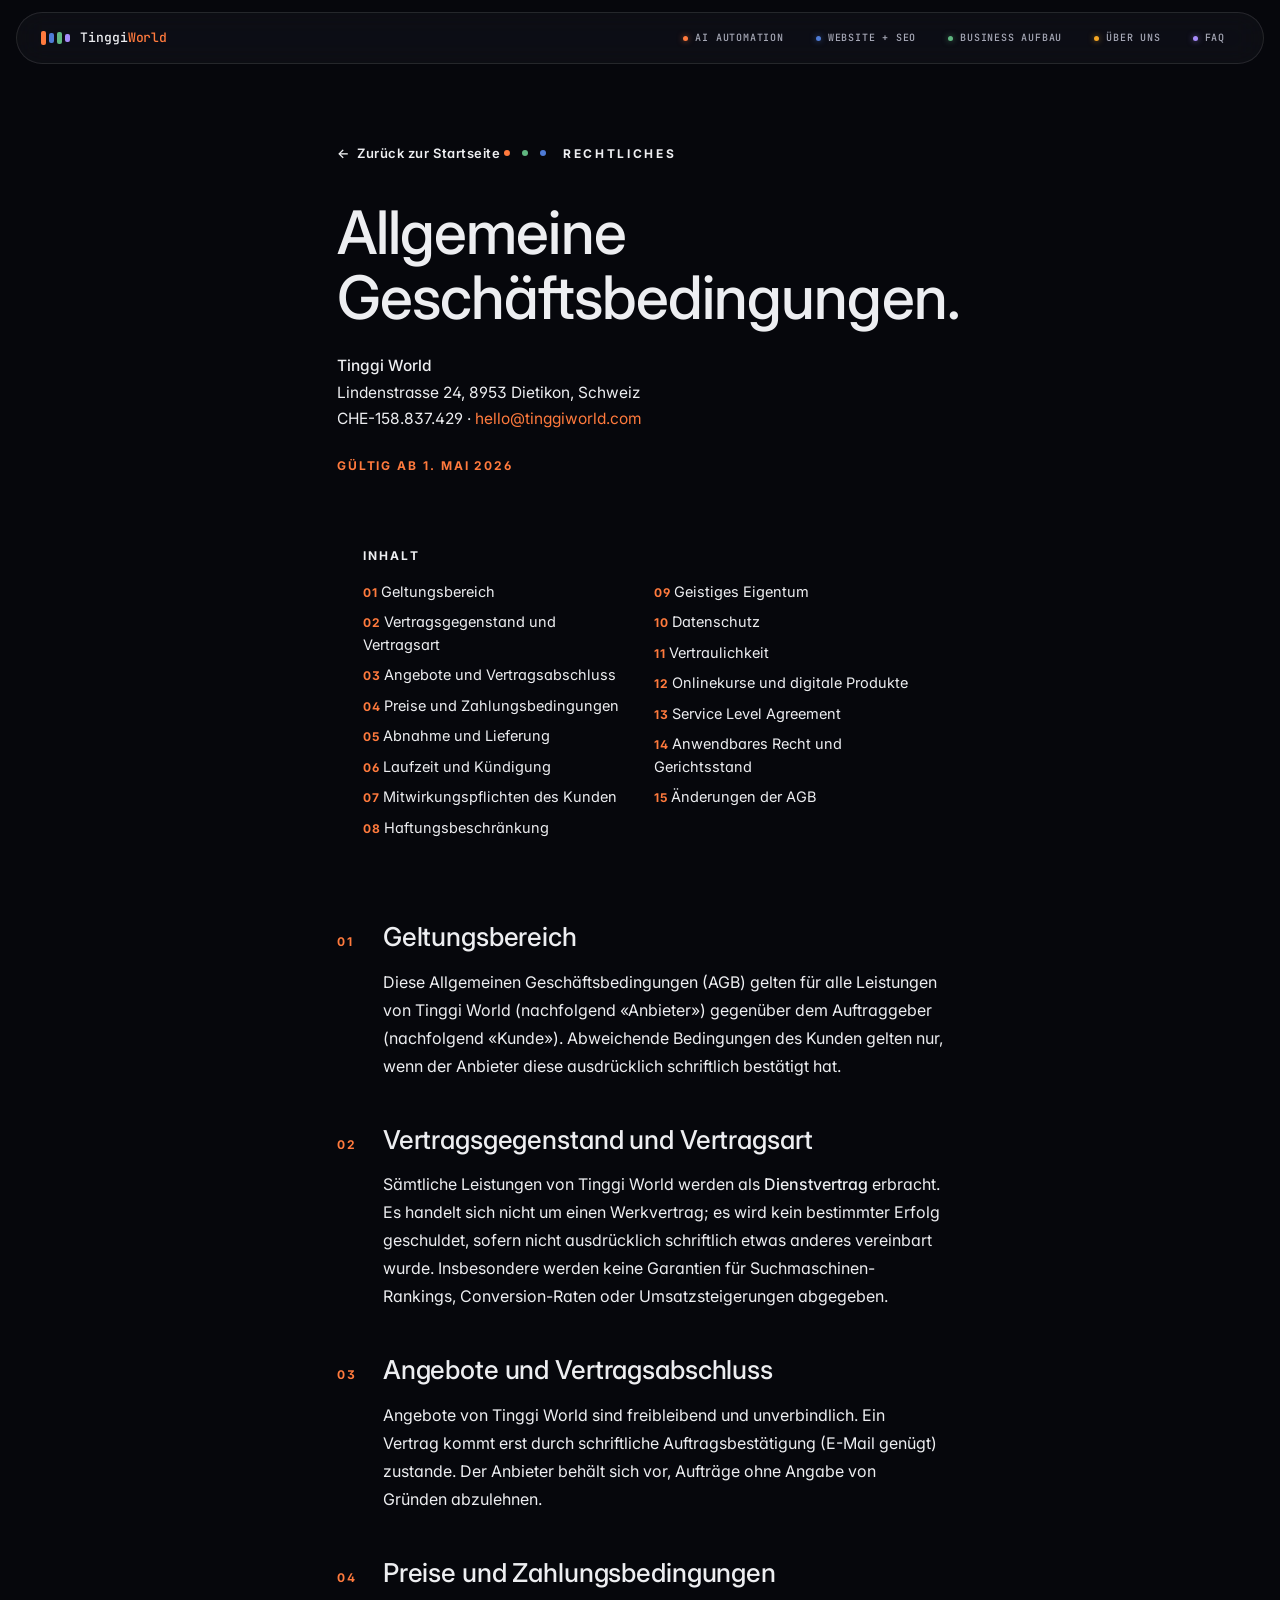
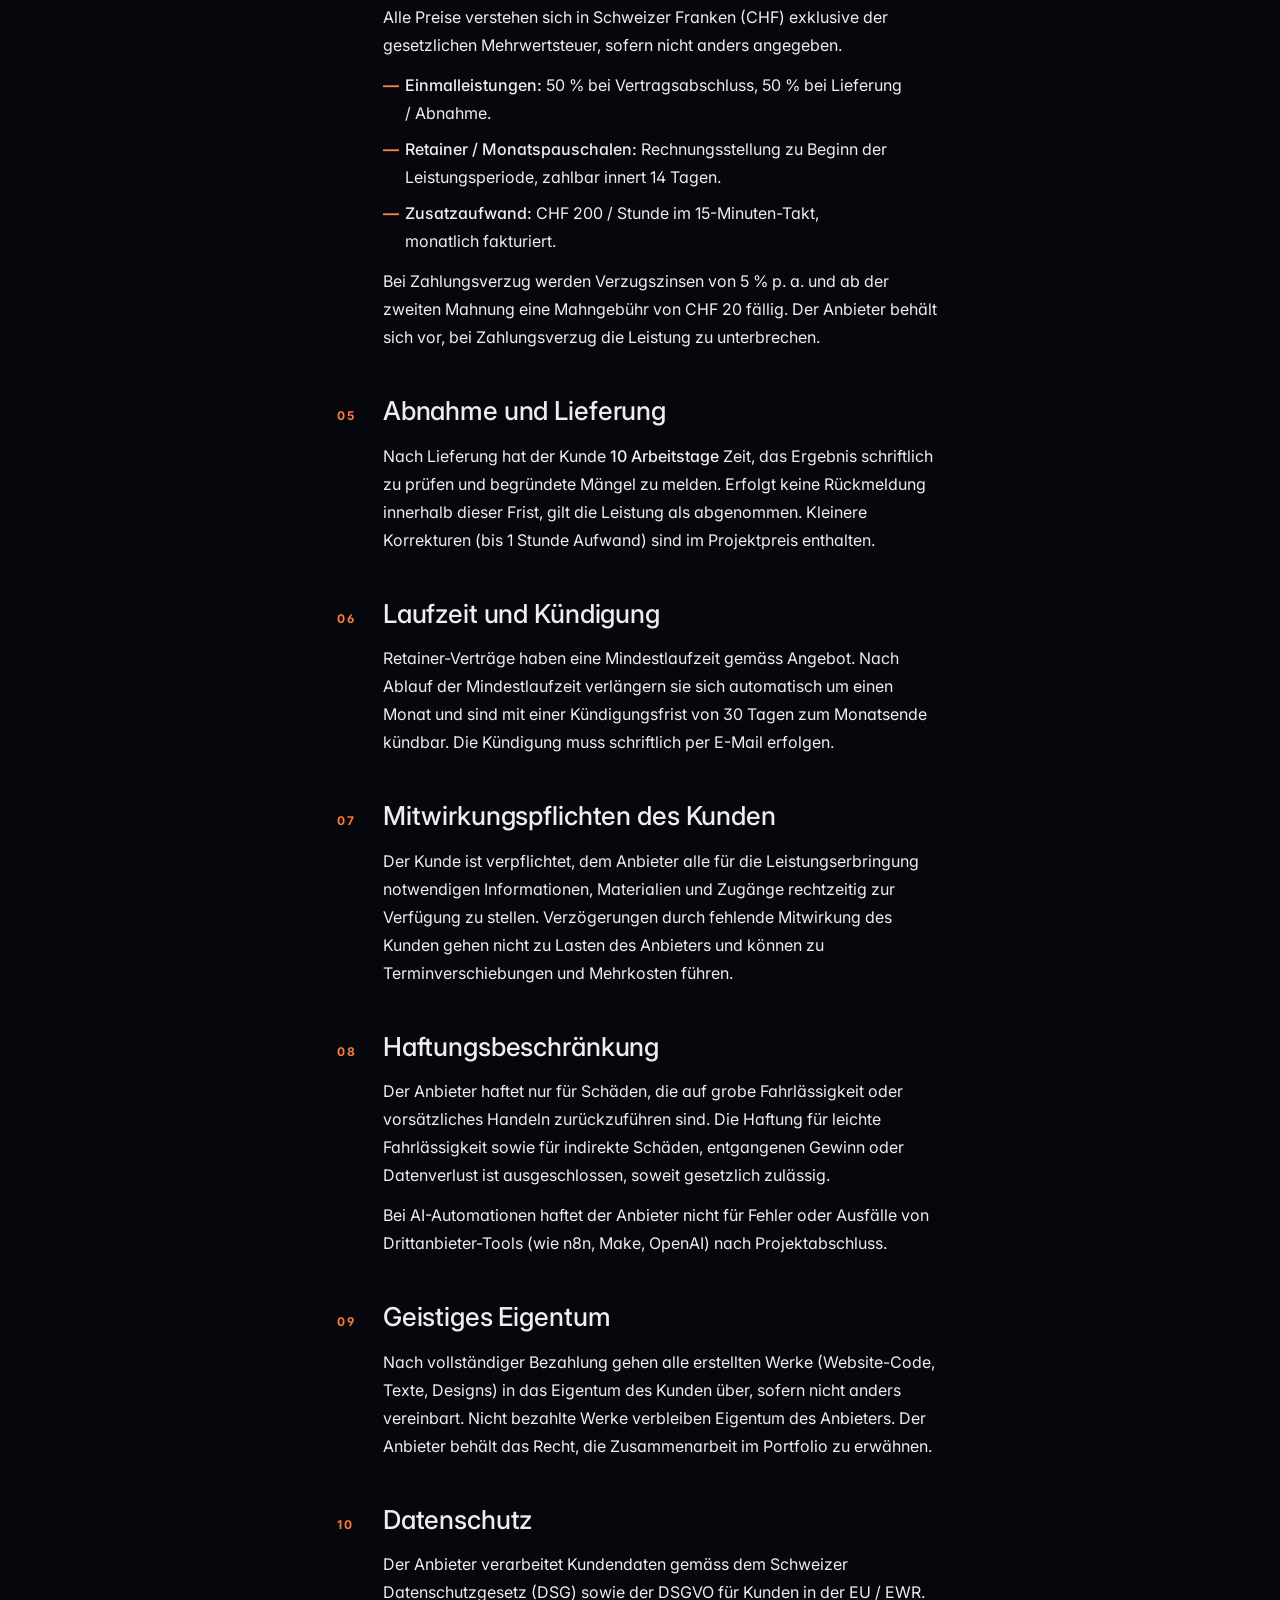
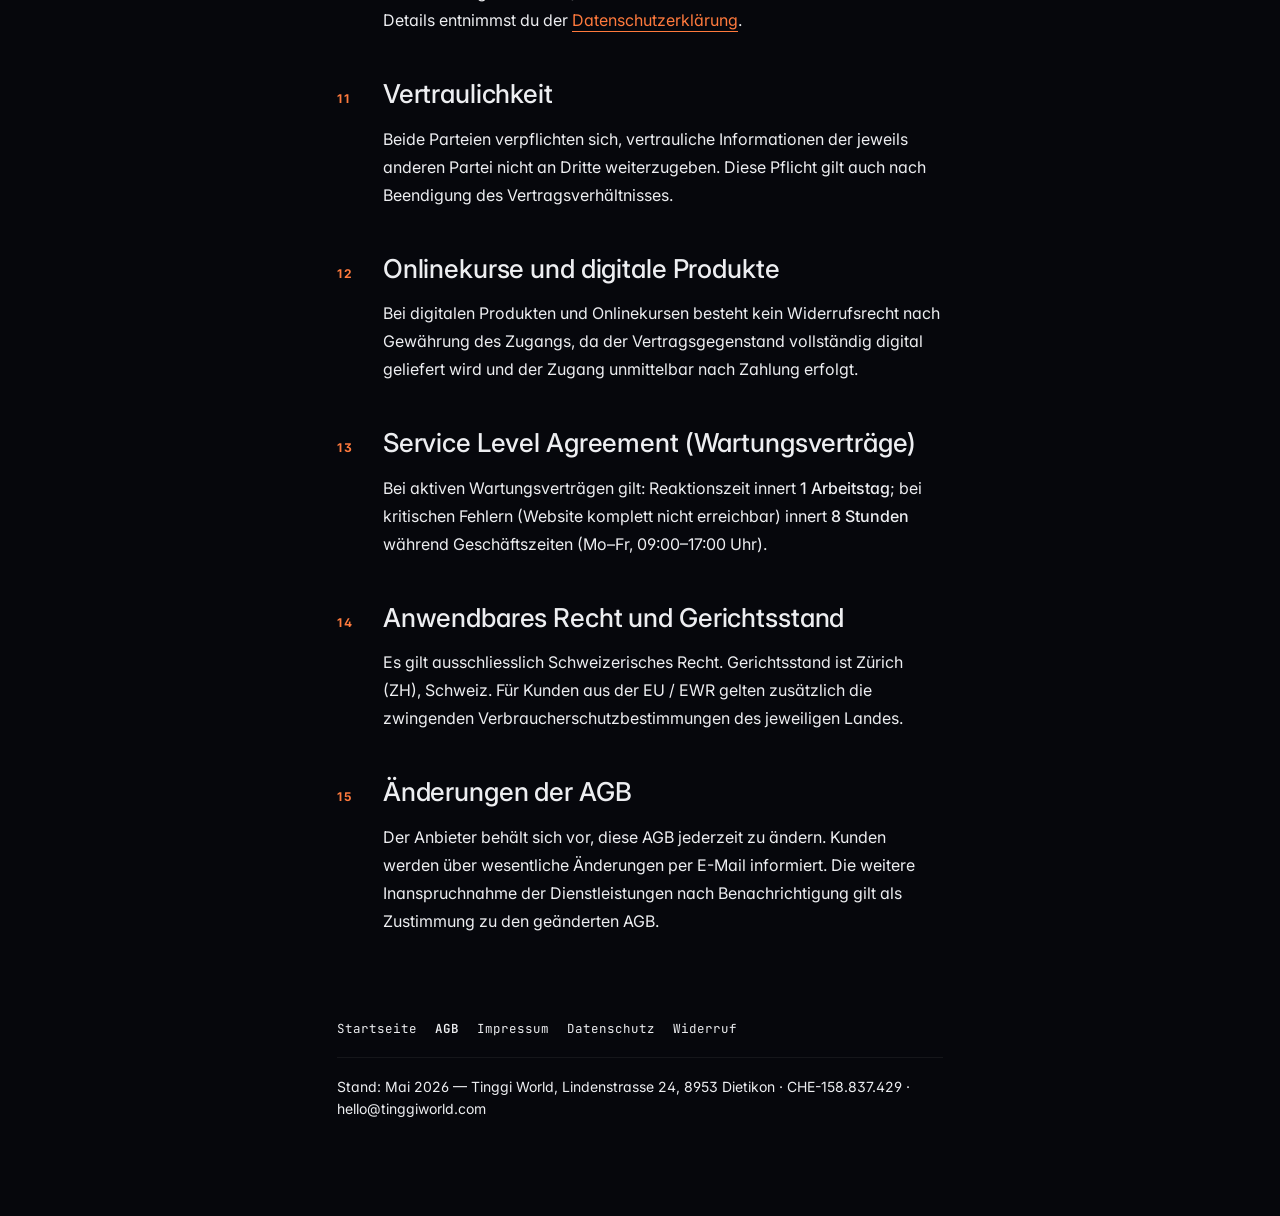
==== commit c0b5466e: "chore: Firmenadresse aktualisieren auf Lindenstrasse 24, 8953 Dietikon Umzug von Willerzell (SZ) nac" ====
--- a/agb.html
+++ b/agb.html
@@ -4,7 +4,7 @@
 <meta charset="UTF-8">
 <meta name="viewport" content="width=device-width, initial-scale=1.0">
 <title>AGB — Tinggi World, Schweizer Agentur für AI &amp; Web</title>
-<meta name="description" content="Allgemeine Geschäftsbedingungen von Tinggi World — Schweizer Recht, Gerichtsstand Schwyz, transparente Konditionen für AI Automation, Website + SEO und Gründung.">
+<meta name="description" content="Allgemeine Geschäftsbedingungen von Tinggi World — Schweizer Recht, Gerichtsstand Zürich, transparente Konditionen für AI Automation, Website + SEO und Gründung.">
 <link rel="canonical" href="https://www.tinggiworld.com/agb.html">
 <meta name="theme-color" content="#06070C">
 <link rel="icon" type="image/svg+xml" href="favicon.svg">
@@ -304,7 +304,7 @@
 
   <p class="legal-meta">
     <strong>Tinggi World</strong><br>
-    Sulzelstrasse 10, 8846 Willerzell, Schweiz<br>
+    Lindenstrasse 24, 8953 Dietikon, Schweiz<br>
     CHE-158.837.429 · <a href="mailto:hello@tinggiworld.com">hello@tinggiworld.com</a>
   </p>
   <div class="legal-validity">Gültig ab 1. Mai 2026</div>
@@ -472,8 +472,8 @@
   <section class="legal-section" id="agb-14">
     <h2><span class="legal-num">14</span>Anwendbares Recht und Gerichtsstand</h2>
     <p>
-      Es gilt ausschliesslich Schweizerisches Recht. Gerichtsstand ist Schwyz
-      (SZ), Schweiz. Für Kunden aus der EU / EWR gelten zusätzlich die
+      Es gilt ausschliesslich Schweizerisches Recht. Gerichtsstand ist Zürich
+      (ZH), Schweiz. Für Kunden aus der EU / EWR gelten zusätzlich die
       zwingenden Verbraucherschutzbestimmungen des jeweiligen Landes.
     </p>
   </section>
@@ -496,7 +496,7 @@
       <a href="datenschutz.html">Datenschutz</a>
       <a href="widerrufsbelehrung.html">Widerruf</a>
     </nav>
-    Stand: Mai 2026 — Tinggi World, Sulzelstrasse 10, 8846 Willerzell · CHE-158.837.429 ·
+    Stand: Mai 2026 — Tinggi World, Lindenstrasse 24, 8953 Dietikon · CHE-158.837.429 ·
     <a href="mailto:hello@tinggiworld.com">hello@tinggiworld.com</a>
   </footer>
 
--- a/styles.css
+++ b/styles.css
@@ -1113,6 +1113,9 @@
 .member-name{font-family:var(--f-sans);font-weight:600;font-size:26px;line-height:1;margin-bottom:6px;color:var(--text);letter-spacing:-0.02em}
 .member-role{font-size:12px;font-weight:600;color:var(--terracotta);letter-spacing:0.06em;text-transform:uppercase;margin-bottom:10px;font-family:var(--f-mono)}
 .member-creds{display:flex;flex-direction:column;gap:3px;font-size:12.5px;color:var(--text-soft);margin-bottom:.75rem;padding-bottom:14px;border-bottom:1px solid var(--line)}
+.member-mail{display:inline-flex;align-items:center;gap:8px;margin-bottom:.75rem;padding-bottom:14px;border-bottom:1px solid var(--line);font-family:var(--f-sans);font-size:14px;font-weight:500;color:var(--text-soft);text-decoration:none;transition:color 200ms var(--ease)}
+.member-mail svg{color:var(--terracotta);flex-shrink:0}
+.member-mail:hover{color:var(--terracotta)}
 .member-bio{font-size:14px;line-height:1.6;color:var(--text-soft);border-top:0.5px solid rgba(255,255,255,0.06);padding-top:.75rem}
 
 .team-quote{
